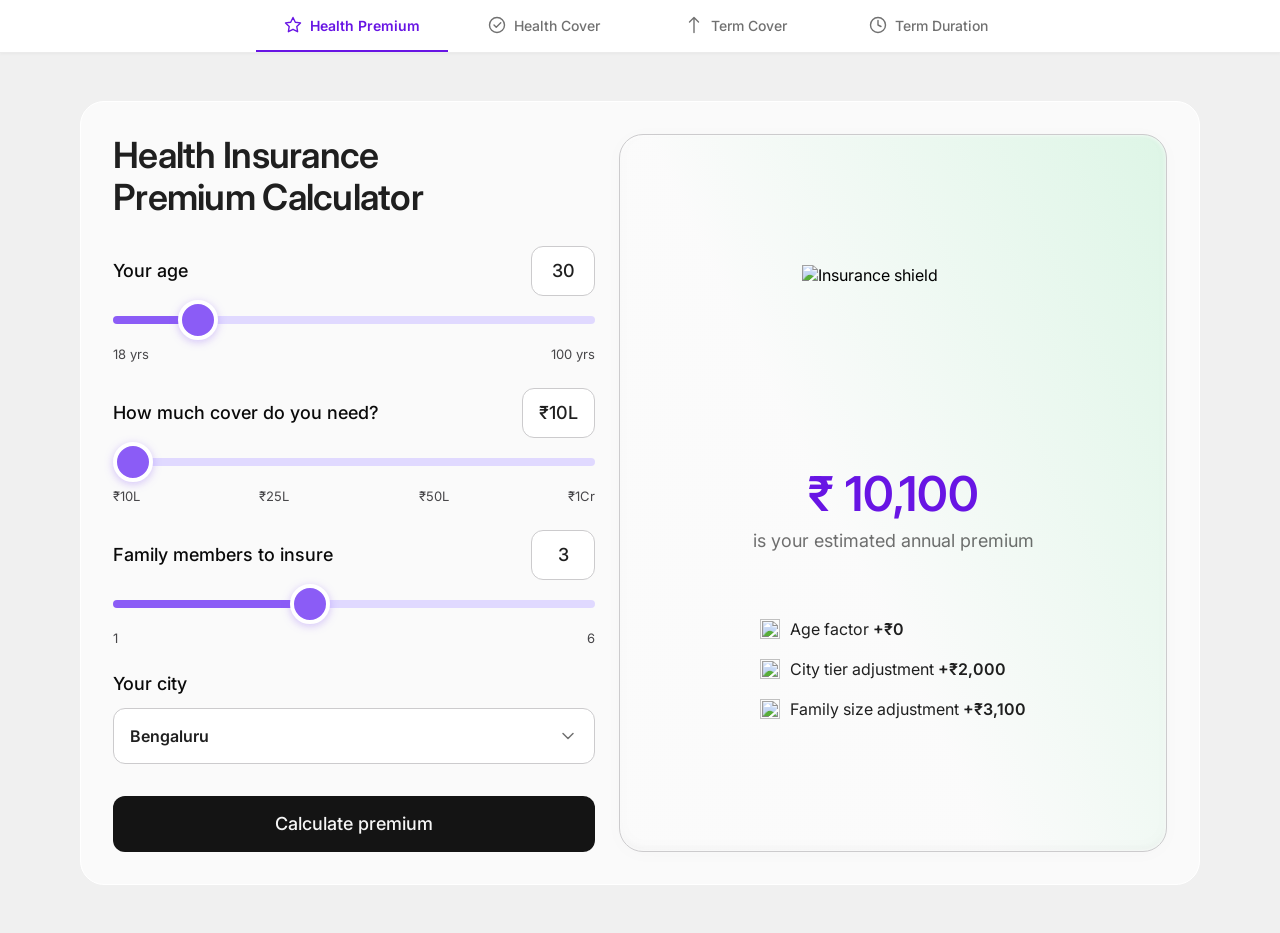
==== index.html @ 336223c5 "Update Calculator 1: stepped cover slider, remove gender and tobacco Co-authored-by: Cursor <cursora" ====
<!DOCTYPE html>
<html lang="en">
<head>
  <meta charset="UTF-8">
  <meta name="viewport" content="width=device-width, initial-scale=1.0">
  <title>Insurance Calculators | Find the Right Cover for You</title>
  <link rel="preconnect" href="https://fonts.googleapis.com">
  <link rel="preconnect" href="https://fonts.gstatic.com" crossorigin>
  <link href="https://fonts.googleapis.com/css2?family=Inter:wght@400;500;600;700&display=swap" rel="stylesheet">
  <link rel="stylesheet" href="fonts.css">
  <link rel="stylesheet" href="styles.css">
</head>
<body>

  <div class="tab-container">
    <nav class="tab-nav">
      <div class="tab-nav-inner">
        <button class="tab-btn active" data-tab="calc1">
          <svg width="18" height="18" viewBox="0 0 18 18" fill="none"><path d="M9 1.5L11.3 6.2L16.5 6.9L12.8 10.5L13.6 15.7L9 13.3L4.4 15.7L5.2 10.5L1.5 6.9L6.7 6.2L9 1.5Z" stroke="currentColor" stroke-width="1.4" stroke-linecap="round" stroke-linejoin="round"/></svg>
          <span>Health Premium</span>
        </button>
        <button class="tab-btn" data-tab="calc2">
          <svg width="18" height="18" viewBox="0 0 18 18" fill="none"><path d="M9 16.5C13.1421 16.5 16.5 13.1421 16.5 9C16.5 4.85786 13.1421 1.5 9 1.5C4.85786 1.5 1.5 4.85786 1.5 9C1.5 13.1421 4.85786 16.5 9 16.5Z" stroke="currentColor" stroke-width="1.4"/><path d="M6 9L8.25 11.25L12.75 6.75" stroke="currentColor" stroke-width="1.4" stroke-linecap="round" stroke-linejoin="round"/></svg>
          <span>Health Cover</span>
        </button>
        <button class="tab-btn" data-tab="calc3">
          <svg width="18" height="18" viewBox="0 0 18 18" fill="none"><path d="M9 1.5V16.5M9 1.5L4.5 6M9 1.5L13.5 6" stroke="currentColor" stroke-width="1.4" stroke-linecap="round" stroke-linejoin="round"/></svg>
          <span>Term Cover</span>
        </button>
        <button class="tab-btn" data-tab="calc4">
          <svg width="18" height="18" viewBox="0 0 18 18" fill="none"><circle cx="9" cy="9" r="7.5" stroke="currentColor" stroke-width="1.4"/><path d="M9 4.5V9L12 10.5" stroke="currentColor" stroke-width="1.4" stroke-linecap="round" stroke-linejoin="round"/></svg>
          <span>Term Duration</span>
        </button>
      </div>
    </nav>

    <div class="tab-content">
  <!-- ========== CALCULATOR 1: Health Insurance Calculator ========== -->
  <section class="calculator-section active" id="calc1">
    <div class="calculator-wrapper">
      <div class="calculator-container">
        <div class="input-panel">
          <h1 class="calculator-title">Health Insurance<br>Premium Calculator</h1>

          <div class="slider-group">
            <div class="slider-header">
              <label class="slider-label">Your age</label>
              <div class="slider-value-box"><span id="c1-ageValue">30</span></div>
            </div>
            <div class="slider-track-wrapper">
              <input type="range" id="c1-ageSlider" min="18" max="100" value="30" class="custom-slider">
            </div>
            <div class="slider-range"><span>18 yrs</span><span>100 yrs</span></div>
          </div>

          <div class="slider-group">
            <div class="slider-header">
              <label class="slider-label">How much cover do you need?</label>
              <div class="slider-value-box"><span id="c1-coverValue">₹10L</span></div>
            </div>
            <div class="slider-track-wrapper">
              <input type="range" id="c1-coverSlider" min="0" max="3" value="0" step="1" class="custom-slider">
            </div>
            <div class="slider-steps">
              <span class="slider-step">₹10L</span>
              <span class="slider-step">₹25L</span>
              <span class="slider-step">₹50L</span>
              <span class="slider-step">₹1Cr</span>
            </div>
          </div>

          <div class="slider-group">
            <div class="slider-header">
              <label class="slider-label">Family members to insure</label>
              <div class="slider-value-box"><span id="c1-familyValue">3</span></div>
            </div>
            <div class="slider-track-wrapper">
              <input type="range" id="c1-familySlider" min="1" max="6" value="3" class="custom-slider">
            </div>
            <div class="slider-range"><span>1</span><span>6</span></div>
          </div>

          <div class="option-group">
            <label class="option-label">Your city</label>
            <div class="searchable-select" id="c1-citySelect" data-value="bengaluru">
              <div class="searchable-select-trigger">
                <span class="searchable-select-text">Bengaluru</span>
                <svg class="select-chevron" width="20" height="20" viewBox="0 0 20 20" fill="none"><path d="M5 7.5L10 12.5L15 7.5" stroke="currentColor" stroke-width="1.5" stroke-linecap="round" stroke-linejoin="round"/></svg>
              </div>
              <div class="searchable-select-dropdown">
                <div class="searchable-select-search">
                  <svg width="16" height="16" viewBox="0 0 16 16" fill="none"><circle cx="7" cy="7" r="5.5" stroke="currentColor" stroke-width="1.5"/><path d="M11 11L14 14" stroke="currentColor" stroke-width="1.5" stroke-linecap="round"/></svg>
                  <input type="text" placeholder="Search city..." class="searchable-select-input">
                </div>
                <ul class="searchable-select-options">
                  <li data-value="bengaluru">Bengaluru</li>
                  <li data-value="mumbai">Mumbai</li>
                  <li data-value="delhi">Delhi</li>
                  <li data-value="chennai">Chennai</li>
                  <li data-value="hyderabad">Hyderabad</li>
                  <li data-value="kolkata">Kolkata</li>
                  <li data-value="pune">Pune</li>
                  <li data-value="ahmedabad">Ahmedabad</li>
                  <li data-value="jaipur">Jaipur</li>
                  <li data-value="other">Other</li>
                </ul>
                <p class="searchable-select-no-results">No cities found</p>
              </div>
            </div>
          </div>

          <button class="cta-button" data-calc="c1">Calculate premium</button>
        </div>

        <div class="results-panel">
          <div class="results-content">
            <div class="shield-icon">
              <img src="Porting.svg" alt="Insurance shield" width="182" height="182">
            </div>
            <div class="premium-display">
              <p class="premium-amount" id="c1-premiumAmount">₹ 13,700</p>
              <p class="premium-subtitle">is your estimated annual premium</p>
            </div>
            <img class="results-divider" src="divider.svg" alt="">
            <div class="breakdown-list">
              <div class="breakdown-item">
                <img class="breakdown-star" src="star.svg" alt="" width="20" height="20">
                <span class="breakdown-text">Age factor <strong id="c1-ageImpact">+₹2,400</strong></span>
              </div>
              <div class="breakdown-item">
                <img class="breakdown-star" src="star.svg" alt="" width="20" height="20">
                <span class="breakdown-text">City tier adjustment <strong id="c1-cityImpact">+₹1,200</strong></span>
              </div>
              <div class="breakdown-item">
                <img class="breakdown-star" src="star.svg" alt="" width="20" height="20">
                <span class="breakdown-text">Family size adjustment <strong id="c1-familyImpact">+₹3,100</strong></span>
              </div>
            </div>
          </div>
        </div>
      </div>
    </div>
  </section>

  <!-- ========== CALCULATOR 2: Health Cover Recommendation ========== -->
  <section class="calculator-section" id="calc2">
    <div class="calculator-wrapper">
      <div class="calculator-container">
        <div class="input-panel">
          <h1 class="calculator-title">Health Cover<br>Recommendation</h1>

          <div class="slider-group">
            <div class="slider-header">
              <label class="slider-label">Your age</label>
              <div class="slider-value-box"><span id="c2-ageValue">30</span></div>
            </div>
            <div class="slider-track-wrapper">
              <input type="range" id="c2-ageSlider" min="18" max="100" value="30" class="custom-slider">
            </div>
            <div class="slider-range"><span>18 yrs</span><span>100 yrs</span></div>
          </div>

          <div class="slider-group">
            <div class="slider-header">
              <label class="slider-label">Annual income</label>
              <div class="slider-value-box"><span id="c2-incomeValue">₹30L</span></div>
            </div>
            <div class="slider-track-wrapper">
              <input type="range" id="c2-incomeSlider" min="1" max="100" value="30" class="custom-slider">
            </div>
            <div class="slider-range"><span>₹1L</span><span>₹1Cr</span></div>
          </div>

          <div class="slider-group">
            <div class="slider-header">
              <label class="slider-label">Family members to cover</label>
              <div class="slider-value-box"><span id="c2-familyValue">2</span></div>
            </div>
            <div class="slider-track-wrapper">
              <input type="range" id="c2-familySlider" min="1" max="6" value="2" class="custom-slider">
            </div>
            <div class="slider-range"><span>1</span><span>6</span></div>
          </div>

          <div class="slider-group">
            <div class="slider-header">
              <label class="slider-label">Current health cover</label>
              <div class="slider-value-box"><span id="c2-existingValue">₹30L</span></div>
            </div>
            <div class="slider-track-wrapper">
              <input type="range" id="c2-existingSlider" min="0" max="100" value="30" class="custom-slider">
            </div>
            <div class="slider-range"><span>₹0</span><span>₹1Cr</span></div>
          </div>

          <div class="slider-group">
            <div class="slider-header">
              <label class="slider-label">Employer-provided cover</label>
              <div class="slider-value-box"><span id="c2-companyValue">₹5L</span></div>
            </div>
            <div class="slider-track-wrapper">
              <input type="range" id="c2-companySlider" min="0" max="100" value="5" class="custom-slider">
            </div>
            <div class="slider-range"><span>₹0</span><span>₹1Cr</span></div>
          </div>

          <div class="option-group">
            <label class="option-label">Your city</label>
            <div class="searchable-select" id="c2-citySelect" data-value="bengaluru">
              <div class="searchable-select-trigger">
                <span class="searchable-select-text">Bengaluru</span>
                <svg class="select-chevron" width="20" height="20" viewBox="0 0 20 20" fill="none"><path d="M5 7.5L10 12.5L15 7.5" stroke="currentColor" stroke-width="1.5" stroke-linecap="round" stroke-linejoin="round"/></svg>
              </div>
              <div class="searchable-select-dropdown">
                <div class="searchable-select-search">
                  <svg width="16" height="16" viewBox="0 0 16 16" fill="none"><circle cx="7" cy="7" r="5.5" stroke="currentColor" stroke-width="1.5"/><path d="M11 11L14 14" stroke="currentColor" stroke-width="1.5" stroke-linecap="round"/></svg>
                  <input type="text" placeholder="Search city..." class="searchable-select-input">
                </div>
                <ul class="searchable-select-options">
                  <li data-value="bengaluru">Bengaluru</li>
                  <li data-value="mumbai">Mumbai</li>
                  <li data-value="delhi">Delhi</li>
                  <li data-value="chennai">Chennai</li>
                  <li data-value="hyderabad">Hyderabad</li>
                  <li data-value="kolkata">Kolkata</li>
                  <li data-value="pune">Pune</li>
                  <li data-value="ahmedabad">Ahmedabad</li>
                  <li data-value="jaipur">Jaipur</li>
                  <li data-value="other">Other</li>
                </ul>
                <p class="searchable-select-no-results">No cities found</p>
              </div>
            </div>
          </div>

          <button class="cta-button" data-calc="c2">Get recommendation</button>
        </div>

        <div class="results-panel">
          <div class="results-content">
            <div class="shield-icon">
              <img src="Porting.svg" alt="Insurance shield" width="182" height="182">
            </div>
            <div class="premium-display">
              <p class="premium-amount" id="c2-premiumAmount">₹ 13,700</p>
              <p class="premium-subtitle">is your estimated annual premium</p>
            </div>
            <img class="results-divider" src="divider.svg" alt="">
            <div class="breakdown-list">
              <div class="breakdown-item">
                <img class="breakdown-star" src="star.svg" alt="" width="20" height="20">
                <span class="breakdown-text">Age factor <strong id="c2-ageImpact">+₹2,400</strong></span>
              </div>
              <div class="breakdown-item">
                <img class="breakdown-star" src="star.svg" alt="" width="20" height="20">
                <span class="breakdown-text">City tier adjustment <strong id="c2-cityImpact">+₹1,200</strong></span>
              </div>
              <div class="breakdown-item">
                <img class="breakdown-star" src="star.svg" alt="" width="20" height="20">
                <span class="breakdown-text">Family size adjustment <strong id="c2-familyImpact">+₹3,100</strong></span>
              </div>
            </div>
          </div>
        </div>
      </div>
    </div>
  </section>

  <!-- ========== CALCULATOR 3: Term Cover Recommendation ========== -->
  <section class="calculator-section" id="calc3">
    <div class="calculator-wrapper">
      <div class="calculator-container">
        <div class="input-panel">
          <h1 class="calculator-title">Term Cover<br>Recommendation</h1>

          <div class="slider-group">
            <div class="slider-header">
              <label class="slider-label">Your age</label>
              <div class="slider-value-box"><span id="c3-ageValue">30</span></div>
            </div>
            <div class="slider-track-wrapper">
              <input type="range" id="c3-ageSlider" min="18" max="100" value="30" class="custom-slider">
            </div>
            <div class="slider-range"><span>18 yrs</span><span>100 yrs</span></div>
          </div>

          <div class="slider-group">
            <div class="slider-header">
              <label class="slider-label">Annual income</label>
              <div class="slider-value-box"><span id="c3-incomeValue">₹5L</span></div>
            </div>
            <div class="slider-track-wrapper">
              <input type="range" id="c3-incomeSlider" min="0" max="100" value="5" class="custom-slider">
            </div>
            <div class="slider-range"><span>₹0</span><span>₹1Cr</span></div>
          </div>

          <div class="slider-group">
            <div class="slider-header">
              <label class="slider-label">Monthly household expenses</label>
              <div class="slider-value-box"><span id="c3-expensesValue">₹10,000</span></div>
            </div>
            <div class="slider-track-wrapper">
              <input type="range" id="c3-expensesSlider" min="5000" max="100000" value="10000" step="1000" class="custom-slider">
            </div>
            <div class="slider-range"><span>₹5,000</span><span>₹1L</span></div>
          </div>

          <div class="slider-group">
            <div class="slider-header">
              <label class="slider-label">Number of dependents</label>
              <div class="slider-value-box"><span id="c3-dependentsValue">2</span></div>
            </div>
            <div class="slider-track-wrapper">
              <input type="range" id="c3-dependentsSlider" min="1" max="6" value="2" class="custom-slider">
            </div>
            <div class="slider-range"><span>1</span><span>6</span></div>
          </div>

          <div class="slider-group">
            <div class="slider-header">
              <label class="slider-label">Existing term cover</label>
              <div class="slider-value-box"><span id="c3-existingValue">₹30L</span></div>
            </div>
            <div class="slider-track-wrapper">
              <input type="range" id="c3-existingSlider" min="0" max="100" value="30" class="custom-slider">
            </div>
            <div class="slider-range"><span>₹0</span><span>₹1Cr</span></div>
          </div>

          <div class="slider-group">
            <div class="slider-header">
              <label class="slider-label">Outstanding liabilities/loans</label>
              <div class="slider-value-box"><span id="c3-liabilitiesValue">₹2L</span></div>
            </div>
            <div class="slider-track-wrapper">
              <input type="range" id="c3-liabilitiesSlider" min="0" max="100" value="2" class="custom-slider">
            </div>
            <div class="slider-range"><span>₹0</span><span>₹1Cr</span></div>
          </div>

          <div class="option-group">
            <label class="option-label">What are your financial goals?</label>
            <div class="toggle-buttons multi-select-grid">
              <button class="toggle-btn multi-btn active" data-calc="c3" data-group="goals" data-value="education">Education</button>
              <button class="toggle-btn multi-btn" data-calc="c3" data-group="goals" data-value="marriages">Marriages</button>
              <button class="toggle-btn multi-btn" data-calc="c3" data-group="goals" data-value="kids">Kids</button>
              <button class="toggle-btn multi-btn" data-calc="c3" data-group="goals" data-value="others">Others</button>
            </div>
          </div>

          <button class="cta-button" data-calc="c3">Calculate cover</button>
        </div>

        <div class="results-panel">
          <div class="results-content">
            <div class="shield-icon">
              <img src="Porting.svg" alt="Insurance shield" width="182" height="182">
            </div>
            <div class="premium-display">
              <p class="premium-amount" id="c3-premiumAmount">₹ 13,700</p>
              <p class="premium-subtitle">is your estimated annual premium</p>
            </div>
            <img class="results-divider" src="divider.svg" alt="">
            <div class="breakdown-list">
              <div class="breakdown-item">
                <img class="breakdown-star" src="star.svg" alt="" width="20" height="20">
                <span class="breakdown-text">Age factor <strong id="c3-ageImpact">+₹2,400</strong></span>
              </div>
              <div class="breakdown-item">
                <img class="breakdown-star" src="star.svg" alt="" width="20" height="20">
                <span class="breakdown-text">Cover amount adjustment <strong id="c3-cityImpact">+₹1,200</strong></span>
              </div>
              <div class="breakdown-item">
                <img class="breakdown-star" src="star.svg" alt="" width="20" height="20">
                <span class="breakdown-text">Dependent coverage <strong id="c3-familyImpact">+₹3,100</strong></span>
              </div>
              <div class="breakdown-item">
                <img class="breakdown-star" src="star.svg" alt="" width="20" height="20">
                <span class="breakdown-text" id="c3-smokerText">Liability adjustment <strong id="c3-smokerImpact">+₹400</strong></span>
              </div>
            </div>
          </div>
        </div>
      </div>
    </div>
  </section>

  <!-- ========== CALCULATOR 4: Term Duration Helper ========== -->
  <section class="calculator-section" id="calc4">
    <div class="calculator-wrapper">
      <div class="calculator-container">
        <div class="input-panel">
          <h1 class="calculator-title">Term Duration<br>Helper</h1>

          <div class="slider-group">
            <div class="slider-header">
              <label class="slider-label">Your age</label>
              <div class="slider-value-box"><span id="c4-ageValue">30</span></div>
            </div>
            <div class="slider-track-wrapper">
              <input type="range" id="c4-ageSlider" min="18" max="100" value="30" class="custom-slider">
            </div>
            <div class="slider-range"><span>18 yrs</span><span>100 yrs</span></div>
          </div>

          <div class="slider-group">
            <div class="slider-header">
              <label class="slider-label">Number of dependents</label>
              <div class="slider-value-box"><span id="c4-dependentsValue">2</span></div>
            </div>
            <div class="slider-track-wrapper">
              <input type="range" id="c4-dependentsSlider" min="1" max="6" value="2" class="custom-slider">
            </div>
            <div class="slider-range"><span>1</span><span>6</span></div>
          </div>

          <div class="slider-group">
            <div class="slider-header">
              <label class="slider-label">Outstanding liabilities/loans</label>
              <div class="slider-value-box"><span id="c4-liabilitiesValue">₹2L</span></div>
            </div>
            <div class="slider-track-wrapper">
              <input type="range" id="c4-liabilitiesSlider" min="0" max="100" value="2" class="custom-slider">
            </div>
            <div class="slider-range"><span>₹0</span><span>₹1Cr</span></div>
          </div>

          <div class="slider-group">
            <div class="slider-header">
              <label class="slider-label">Annual income</label>
              <div class="slider-value-box"><span id="c4-incomeValue">₹5L</span></div>
            </div>
            <div class="slider-track-wrapper">
              <input type="range" id="c4-incomeSlider" min="0" max="100" value="5" class="custom-slider">
            </div>
            <div class="slider-range"><span>₹0</span><span>₹1Cr</span></div>
          </div>

          <div class="slider-group">
            <div class="slider-header">
              <label class="slider-label">Monthly household expenses</label>
              <div class="slider-value-box"><span id="c4-expensesValue">₹10,000</span></div>
            </div>
            <div class="slider-track-wrapper">
              <input type="range" id="c4-expensesSlider" min="5000" max="100000" value="10000" step="1000" class="custom-slider">
            </div>
            <div class="slider-range"><span>₹5,000</span><span>₹1L</span></div>
          </div>

          <div class="slider-group">
            <div class="slider-header">
              <label class="slider-label">Planned retirement age</label>
              <div class="slider-value-box"><span id="c4-retireValue">55 yrs</span></div>
            </div>
            <div class="slider-track-wrapper">
              <input type="range" id="c4-retireSlider" min="40" max="60" value="55" class="custom-slider">
            </div>
            <div class="slider-range"><span>40 yrs</span><span>60 yrs</span></div>
          </div>

          <button class="cta-button" data-calc="c4">Calculate duration</button>
        </div>

        <div class="results-panel">
          <div class="results-content">
            <div class="shield-icon shield-icon-large">
              <img src="Porting.svg" alt="Insurance shield" width="182" height="182">
            </div>
            <div class="premium-display">
              <p class="premium-amount" id="c4-yearsAmount">25 years</p>
              <p class="premium-subtitle">is your recommended term insurance duration</p>
            </div>
            <img class="results-divider" src="divider.svg" alt="">
            <div class="breakdown-list breakdown-list-duration">
              <div class="breakdown-item">
                <img class="breakdown-star" src="star.svg" alt="" width="20" height="20">
                <span class="breakdown-text" id="c4-point1">Covers your earning years until retirement at <strong>55</strong></span>
              </div>
              <div class="breakdown-item">
                <img class="breakdown-star" src="star.svg" alt="" width="20" height="20">
                <span class="breakdown-text">Secures your dependents while they rely on your income</span>
              </div>
              <div class="breakdown-item">
                <img class="breakdown-star" src="star.svg" alt="" width="20" height="20">
                <span class="breakdown-text">Ensures all outstanding loans are settled within the cover period</span>
              </div>
            </div>
          </div>
        </div>
      </div>
    </div>
  </section>

    </div>
  </div>

  <script src="script.js"></script>
</body>
</html>
---- styles.css ----
/* Font Face - Euclid Circular B */
@font-face {
  font-family: 'Euclid Circular B';
  src: url('Font/EuclidCircularB-Light.ttf') format('truetype');
  font-weight: 300;
  font-style: normal;
}

@font-face {
  font-family: 'Euclid Circular B';
  src: url('Font/EuclidCircularB-LightItalic.ttf') format('truetype');
  font-weight: 300;
  font-style: italic;
}

@font-face {
  font-family: 'Euclid Circular B';
  src: url('Font/EuclidCircularB-Regular.ttf') format('truetype');
  font-weight: 400;
  font-style: normal;
}

@font-face {
  font-family: 'Euclid Circular B';
  src: url('Font/EuclidCircularB-RegularItalic.ttf') format('truetype');
  font-weight: 400;
  font-style: italic;
}

@font-face {
  font-family: 'Euclid Circular B';
  src: url('Font/EuclidCircularB-Medium.ttf') format('truetype');
  font-weight: 500;
  font-style: normal;
}

@font-face {
  font-family: 'Euclid Circular B';
  src: url('Font/EuclidCircularB-MediumItalic.ttf') format('truetype');
  font-weight: 500;
  font-style: italic;
}

@font-face {
  font-family: 'Euclid Circular B';
  src: url('Font/EuclidCircularB-Semibold.ttf') format('truetype');
  font-weight: 600;
  font-style: normal;
}

@font-face {
  font-family: 'Euclid Circular B';
  src: url('Font/EuclidCircularB-SemiboldItalic.ttf') format('truetype');
  font-weight: 600;
  font-style: italic;
}

@font-face {
  font-family: 'Euclid Circular B';
  src: url('Font/EuclidCircularB-Bold.ttf') format('truetype');
  font-weight: 700;
  font-style: normal;
}

@font-face {
  font-family: 'Euclid Circular B';
  src: url('Font/EuclidCircularB-BoldItalic.ttf') format('truetype');
  font-weight: 700;
  font-style: italic;
}

/* Reset & Base */
*,
*::before,
*::after {
  margin: 0;
  padding: 0;
  box-sizing: border-box;
}

:root {
  --primary-200: #8B5CF6;
  --primary-300: #6815E4;
  --primary-50: #E0D9FF;
  --surface-elevated: #FAFAFA;
  --surface-overlay: #FFFFFF;
  --surface-static: #141414;
  --border-secondary: #CCCBCD;
  --text-primary: rgba(0, 0, 0, 0.88);
  --text-secondary: rgba(0, 0, 0, 0.56);
  --text-on-dark: rgba(255, 255, 255, 0.96);
  --font-family: 'Euclid Circular B', 'Inter', sans-serif;
  --radius-xl: 12px;
  --radius-3xl: 20px;
  --radius-4xl: 24px;

  /* Spacing scale */
  --space-4: 4px;
  --space-8: 8px;
  --space-12: 12px;
  --space-16: 16px;
  --space-20: 20px;
  --space-24: 24px;
  --space-32: 32px;
  --space-40: 40px;
}

html {
  scroll-behavior: smooth;
}

body {
  font-family: var(--font-family);
  background: #f0f0f0;
  -webkit-font-smoothing: antialiased;
  -moz-osx-font-smoothing: grayscale;
}

/* ==========================================
   Tab Navigation
   ========================================== */

.tab-container {
  min-height: 100vh;
  display: flex;
  flex-direction: column;
}

.tab-nav {
  position: sticky;
  top: 0;
  z-index: 200;
  background: var(--surface-overlay);
  border-bottom: 1px solid rgba(0, 0, 0, 0.08);
  box-shadow: 0 1px 3px rgba(0, 0, 0, 0.04);
}

.tab-nav-inner {
  display: flex;
  max-width: 800px;
  margin: 0 auto;
  padding: 0 16px;
}

.tab-btn {
  flex: 1;
  display: flex;
  align-items: center;
  justify-content: center;
  gap: 8px;
  padding: 16px 12px;
  background: none;
  border: none;
  border-bottom: 2px solid transparent;
  font-family: var(--font-family);
  font-size: 14px;
  font-weight: 500;
  color: var(--text-secondary);
  cursor: pointer;
  transition: color 0.2s ease, border-color 0.2s ease;
  white-space: nowrap;
  -webkit-tap-highlight-color: transparent;
}

.tab-btn:hover {
  color: var(--text-primary);
}

.tab-btn.active {
  color: var(--primary-300);
  font-weight: 600;
  border-bottom-color: var(--primary-300);
}

.tab-btn svg {
  flex-shrink: 0;
}

.tab-content {
  flex: 1;
}

/* ==========================================
   Section Layout
   ========================================== */

.calculator-section {
  display: none;
  align-items: center;
  justify-content: center;
  min-height: calc(100vh - 55px);
  padding: 48px 24px;
}

.calculator-section.active {
  display: flex;
}

/* ==========================================
   Main Container
   ========================================== */

.calculator-wrapper {
  width: 100%;
  max-width: 1120px;
}

.calculator-container {
  display: flex;
  gap: var(--space-24);
  align-items: stretch;
  padding: var(--space-32);
  background: var(--surface-elevated);
  border: 1px solid white;
  border-radius: var(--radius-4xl);
  backdrop-filter: blur(24px);
}

/* ==========================================
   Left Panel — Inputs
   ========================================== */

.input-panel {
  flex: 1;
  display: flex;
  flex-direction: column;
  gap: var(--space-24);
  min-width: 0;
}

.calculator-title {
  font-size: 36px;
  font-weight: 600;
  line-height: 42px;
  color: var(--text-primary);
  letter-spacing: -0.02em;
  margin-bottom: var(--space-4);
}

/* ==========================================
   Slider Groups
   ========================================== */

.slider-group {
  display: flex;
  flex-direction: column;
}

.slider-header {
  display: flex;
  align-items: center;
  justify-content: space-between;
  gap: var(--space-16);
  min-height: 48px;
  margin-bottom: 4px;
}

.slider-label {
  font-size: 18px;
  font-weight: 500;
  line-height: 24px;
  color: #0A0A0A;
}

.slider-value-box {
  display: flex;
  align-items: center;
  justify-content: center;
  padding: 10px 16px;
  height: 50px;
  min-width: 64px;
  background: var(--surface-overlay);
  border: 1px solid var(--border-secondary);
  border-radius: var(--radius-xl);
  font-size: 18px;
  font-weight: 500;
  line-height: 24px;
  color: var(--text-primary);
  white-space: nowrap;
}

/* ==========================================
   Custom Range Slider
   ========================================== */

.slider-track-wrapper {
  padding: 16px 0 20px;
  display: flex;
  align-items: center;
}

.custom-slider {
  -webkit-appearance: none;
  appearance: none;
  width: 100%;
  height: 8px;
  border-radius: var(--radius-3xl);
  outline: none;
  cursor: pointer;
  background: linear-gradient(
    to right,
    var(--primary-200) 0%,
    var(--primary-200) var(--slider-progress, 15%),
    var(--primary-50) var(--slider-progress, 15%),
    var(--primary-50) 100%
  );
}

.custom-slider::-webkit-slider-thumb {
  -webkit-appearance: none;
  appearance: none;
  width: 40px;
  height: 40px;
  border-radius: 50%;
  background: var(--primary-200);
  cursor: pointer;
  border: 4px solid white;
  box-shadow: 0 2px 8px rgba(139, 92, 246, 0.35);
  transition: box-shadow 0.2s ease;
}

.custom-slider::-webkit-slider-thumb:hover {
  box-shadow: 0 2px 14px rgba(139, 92, 246, 0.5);
}

.custom-slider::-webkit-slider-thumb:active {
  box-shadow: 0 2px 18px rgba(139, 92, 246, 0.65);
}

.custom-slider::-moz-range-thumb {
  width: 40px;
  height: 40px;
  border-radius: 50%;
  background: var(--primary-200);
  cursor: pointer;
  border: 4px solid white;
  box-shadow: 0 2px 8px rgba(139, 92, 246, 0.35);
}

.custom-slider::-moz-range-track {
  height: 8px;
  border-radius: var(--radius-3xl);
  background: var(--primary-50);
}

.custom-slider::-moz-range-progress {
  height: 8px;
  border-radius: var(--radius-3xl);
  background: var(--primary-200);
}

.slider-range {
  display: flex;
  justify-content: space-between;
  font-size: 13px;
  font-weight: 400;
  line-height: 20px;
  color: #474649;
}

.slider-steps {
  display: flex;
}

.slider-step {
  flex: 1;
  font-family: var(--font-family);
  font-size: 13px;
  font-weight: 400;
  line-height: 20px;
  color: #474649;
  text-align: center;
}

.slider-step:first-child {
  text-align: left;
  flex: 0.5;
}

.slider-step:last-child {
  text-align: right;
  flex: 0.5;
}

/* ==========================================
   Option Groups (Gender, Tobacco, City)
   ========================================== */

.option-group {
  display: flex;
  flex-direction: column;
  gap: var(--space-12);
}

.option-label {
  font-size: 18px;
  font-weight: 500;
  line-height: 24px;
  color: #0A0A0A;
}

.toggle-buttons {
  display: flex;
  gap: var(--space-16);
}

.toggle-btn {
  flex: 1;
  height: 52px;
  display: flex;
  align-items: center;
  justify-content: center;
  background: var(--surface-overlay);
  border: 1px solid var(--border-secondary);
  border-radius: var(--radius-xl);
  font-family: var(--font-family);
  font-size: 14px;
  font-weight: 400;
  line-height: 20px;
  color: var(--text-primary);
  cursor: pointer;
  transition: all 0.2s ease;
}

.toggle-btn:hover {
  border-color: var(--primary-200);
  background: #faf8ff;
}

.toggle-btn.active {
  border-color: var(--primary-200);
  background: #F5F0FF;
  color: var(--primary-300);
  font-weight: 500;
  box-shadow: 0 0 0 1px var(--primary-200);
}

/* Multi-select grid (future goals) */
.multi-select-grid {
  display: grid;
  grid-template-columns: 1fr 1fr;
  gap: var(--space-12);
}

.multi-btn {
  height: 46px;
  font-size: 14px;
}

/* ==========================================
   Select / Dropdown
   ========================================== */

.searchable-select {
  position: relative;
  width: 100%;
  z-index: 10;
}

.searchable-select.open {
  z-index: 50;
}

.searchable-select-trigger {
  display: flex;
  align-items: center;
  gap: 12px;
  width: 100%;
  height: 56px;
  padding: 0 16px;
  background: var(--surface-overlay);
  border: 1px solid var(--border-secondary);
  border-radius: var(--radius-xl);
  cursor: pointer;
  transition: border-color 0.2s ease, box-shadow 0.2s ease;
  -webkit-tap-highlight-color: transparent;
}

.searchable-select-trigger:hover {
  border-color: var(--primary-200);
}

.searchable-select.open .searchable-select-trigger {
  border-color: var(--primary-200);
  box-shadow: 0 0 0 1px var(--primary-200);
  border-bottom-left-radius: 0;
  border-bottom-right-radius: 0;
}

.searchable-select-text {
  flex: 1;
  min-width: 0;
  font-family: var(--font-family);
  font-size: 16px;
  font-weight: 600;
  line-height: 56px;
  color: var(--text-primary);
  overflow: hidden;
  text-overflow: ellipsis;
  white-space: nowrap;
}

.searchable-select-trigger .select-chevron {
  flex-shrink: 0;
  display: block;
  width: 20px;
  height: 20px;
  color: var(--text-secondary);
  transition: transform 0.25s ease, color 0.2s ease;
}

.searchable-select.open .searchable-select-trigger .select-chevron {
  transform: rotate(180deg);
  color: var(--primary-300);
}

.searchable-select-dropdown {
  display: none;
  position: absolute;
  top: 100%;
  left: -1px;
  right: -1px;
  background: var(--surface-overlay);
  border: 1px solid var(--primary-200);
  border-top: 1px solid rgba(0, 0, 0, 0.06);
  border-bottom-left-radius: var(--radius-xl);
  border-bottom-right-radius: var(--radius-xl);
  box-shadow: 0 12px 32px rgba(0, 0, 0, 0.1), 0 2px 6px rgba(0, 0, 0, 0.06);
  z-index: 100;
  overflow: hidden;
}

.searchable-select.open .searchable-select-dropdown {
  display: block;
  animation: dropdownSlideIn 0.2s ease;
}

@keyframes dropdownSlideIn {
  from { opacity: 0; transform: translateY(-2px); }
  to { opacity: 1; transform: translateY(0); }
}

.searchable-select-search {
  display: flex;
  align-items: center;
  gap: 10px;
  padding: 12px 16px;
  border-bottom: 1px solid rgba(0, 0, 0, 0.06);
  background: var(--surface-elevated);
  color: var(--text-secondary);
}

.searchable-select-search svg {
  flex-shrink: 0;
  opacity: 0.5;
}

.searchable-select-input {
  flex: 1;
  border: none;
  outline: none;
  background: transparent;
  font-family: var(--font-family);
  font-size: 14px;
  font-weight: 500;
  line-height: 20px;
  color: var(--text-primary);
}

.searchable-select-input::placeholder {
  color: var(--text-secondary);
  font-weight: 400;
}

.searchable-select-options {
  list-style: none;
  margin: 0;
  padding: 4px 0;
  max-height: 220px;
  overflow-y: auto;
}

.searchable-select-options li {
  display: flex;
  align-items: center;
  padding: 12px 16px;
  font-family: var(--font-family);
  font-size: 15px;
  font-weight: 500;
  color: var(--text-primary);
  cursor: pointer;
  transition: background-color 0.12s ease, color 0.12s ease;
  position: relative;
  -webkit-tap-highlight-color: transparent;
}

.searchable-select-options li:hover {
  background-color: var(--primary-50);
}

.searchable-select-options li:active {
  background-color: var(--primary-50);
}

.searchable-select-options li.selected {
  color: var(--primary-300);
  font-weight: 600;
  background-color: rgba(139, 92, 246, 0.06);
}

.searchable-select-options li.selected::after {
  content: '';
  position: absolute;
  right: 16px;
  width: 16px;
  height: 16px;
  background-image: url("data:image/svg+xml,%3Csvg xmlns='http://www.w3.org/2000/svg' width='16' height='16' viewBox='0 0 16 16' fill='none'%3E%3Cpath d='M3.5 8.5L6.5 11.5L12.5 5' stroke='%236815E4' stroke-width='1.8' stroke-linecap='round' stroke-linejoin='round'/%3E%3C/svg%3E");
  background-repeat: no-repeat;
  background-position: center;
}

.searchable-select-options li.hidden {
  display: none;
}

.searchable-select-no-results {
  padding: 20px 16px;
  text-align: center;
  font-family: var(--font-family);
  font-size: 14px;
  color: var(--text-secondary);
  display: none;
}

.searchable-select-options::-webkit-scrollbar {
  width: 5px;
}

.searchable-select-options::-webkit-scrollbar-track {
  background: transparent;
  margin: 4px 0;
}

.searchable-select-options::-webkit-scrollbar-thumb {
  background: var(--border-secondary);
  border-radius: 10px;
}

/* ==========================================
   CTA Button
   ========================================== */

.cta-button {
  width: 100%;
  height: 56px;
  display: flex;
  align-items: center;
  justify-content: center;
  background: var(--surface-static);
  border: none;
  border-radius: var(--radius-xl);
  font-family: var(--font-family);
  font-size: 18px;
  font-weight: 500;
  line-height: 28px;
  color: var(--text-on-dark);
  cursor: pointer;
  margin-top: var(--space-8);
  transition: all 0.2s ease;
}

.cta-button:hover {
  background: #2a2a2a;
  transform: translateY(-1px);
  box-shadow: 0 4px 12px rgba(0, 0, 0, 0.15);
}

.cta-button:active {
  transform: translateY(0);
  box-shadow: none;
}

/* ==========================================
   Right Panel — Results
   ========================================== */

.results-panel {
  flex: 1;
  display: flex;
  flex-direction: column;
  align-items: center;
  justify-content: center;
  padding: var(--space-32);
  border: 1px solid var(--border-secondary);
  border-radius: var(--radius-4xl);
  background: linear-gradient(244deg, rgba(74, 222, 128, 0.16) 0%, rgba(255, 255, 255, 0.16) 58%);
  box-shadow:
    0px 2px 20px 0px rgba(0, 0, 0, 0.02),
    inset 0px 0px 4px 0px rgba(255, 255, 255, 0.88),
    inset 0px -4px 16px 0px rgba(0, 0, 0, 0.02),
    inset 0px -4px 4px 0px rgba(0, 0, 0, 0.02);
  min-width: 0;
}

.results-content {
  display: flex;
  flex-direction: column;
  align-items: center;
  width: 100%;
}

/* Shield Icon */
.shield-icon {
  display: flex;
  align-items: center;
  justify-content: center;
  margin-bottom: var(--space-20);
}

.shield-icon img {
  width: 182px;
  height: 182px;
  object-fit: contain;
}

.shield-icon-large img {
  width: 200px;
  height: 200px;
}

/* Premium Display */
.premium-display {
  display: flex;
  flex-direction: column;
  align-items: center;
  gap: var(--space-8);
  margin-bottom: var(--space-32);
}

.premium-amount {
  font-size: 48px;
  font-weight: 600;
  line-height: 54px;
  color: var(--primary-300);
  transition: all 0.3s ease;
}

.premium-amount.updating {
  transform: scale(1.05);
  opacity: 0.7;
}

.premium-subtitle {
  font-size: 18px;
  font-weight: 400;
  line-height: 24px;
  color: var(--text-secondary);
  text-align: center;
}

/* Divider */
.results-divider {
  display: block;
  width: 100%;
  max-width: 344px;
  height: auto;
  margin-bottom: var(--space-32);
}

/* Breakdown List */
.breakdown-list {
  display: flex;
  flex-direction: column;
  gap: var(--space-16);
  align-self: center;
}

.breakdown-list-duration {
  gap: var(--space-20);
}

.breakdown-item {
  display: flex;
  align-items: flex-start;
  gap: 10px;
}

.breakdown-star {
  flex-shrink: 0;
  width: 20px;
  height: 20px;
  margin-top: 2px;
  object-fit: contain;
}

.breakdown-text {
  font-size: 16px;
  font-weight: 400;
  line-height: 24px;
  color: var(--text-primary);
}

.breakdown-text strong {
  font-weight: 600;
}

/* ==========================================
   Responsive — Tablet
   ========================================== */

@media (max-width: 900px) {
  .calculator-section {
    padding: 24px 16px;
    min-height: auto;
    align-items: flex-start;
  }

  .tab-btn {
    padding: 14px 8px;
    font-size: 13px;
  }

  .calculator-container {
    flex-direction: column;
    padding: var(--space-24);
    gap: var(--space-24);
  }

  .results-panel {
    padding: var(--space-32) var(--space-24);
  }

  .calculator-title {
    font-size: 28px;
    line-height: 34px;
    margin-bottom: 0;
  }

  .premium-amount {
    font-size: 40px;
    line-height: 48px;
  }

  .slider-label {
    font-size: 16px;
  }

  .slider-value-box {
    height: 46px;
    font-size: 16px;
    min-width: 58px;
  }

  .searchable-select-options li {
    padding: 13px 16px;
    min-height: 46px;
  }
}

/* ==========================================
   Responsive — Mobile
   ========================================== */

@media (max-width: 480px) {
  .tab-btn span {
    display: none;
  }

  .tab-btn {
    padding: 14px 16px;
    gap: 0;
  }

  .tab-btn svg {
    width: 22px;
    height: 22px;
  }

  .calculator-section {
    padding: 16px 12px;
  }

  .calculator-container {
    padding: var(--space-16);
    gap: var(--space-16);
  }

  .input-panel {
    gap: var(--space-20);
  }

  .toggle-buttons {
    gap: var(--space-12);
  }

  .multi-select-grid {
    gap: var(--space-8);
  }

  .calculator-title {
    font-size: 24px;
    line-height: 30px;
  }

  .premium-amount {
    font-size: 32px;
    line-height: 40px;
  }

  .breakdown-text {
    font-size: 14px;
    line-height: 20px;
  }

  .results-divider {
    max-width: 100%;
  }

  .slider-label {
    font-size: 14px;
  }

  .slider-value-box {
    font-size: 14px;
    padding: 8px 12px;
    height: 42px;
    min-width: 50px;
  }

  .slider-range {
    font-size: 12px;
  }

  .slider-step {
    font-size: 11px;
  }

  .toggle-btn {
    height: 48px;
    font-size: 14px;
    min-width: 48px;
  }

  .multi-btn {
    height: 46px;
    min-width: 48px;
  }

  .searchable-select-trigger {
    height: 52px;
    padding: 0 14px;
  }

  .searchable-select-text {
    font-size: 15px;
    line-height: 52px;
  }

  .searchable-select-search {
    padding: 14px 14px;
  }

  .searchable-select-input {
    font-size: 16px;
  }

  .searchable-select-options li {
    padding: 14px 14px;
    font-size: 15px;
    min-height: 48px;
  }

  .searchable-select-options li.selected::after {
    right: 14px;
  }

  .cta-button {
    height: 52px;
    font-size: 16px;
  }

  .premium-subtitle {
    font-size: 15px;
  }

  .shield-icon img {
    width: 140px;
    height: 140px;
  }

  .shield-icon-large img {
    width: 150px;
    height: 150px;
  }

  .premium-display {
    margin-bottom: var(--space-24);
  }

  .results-divider {
    margin-bottom: var(--space-24);
  }
}
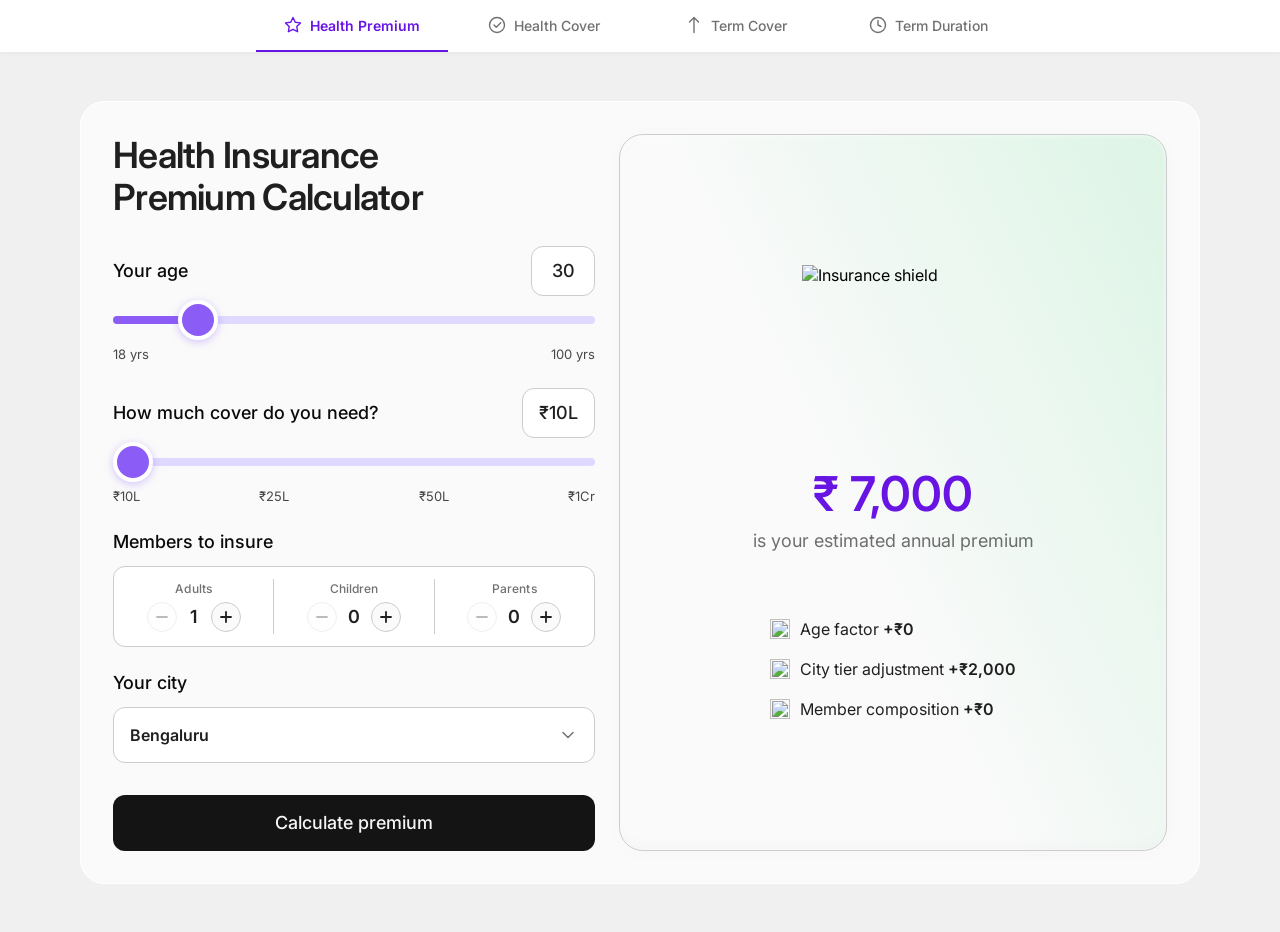
==== commit d5beeeb2: "Add member stepper (Adults/Children/Parents) with responsive fix Co-authored-by: Cursor <cursoragent" ====
--- a/index.html
+++ b/index.html
@@ -69,15 +69,48 @@
             </div>
           </div>
 
-          <div class="slider-group">
-            <div class="slider-header">
-              <label class="slider-label">Family members to insure</label>
-              <div class="slider-value-box"><span id="c1-familyValue">3</span></div>
-            </div>
-            <div class="slider-track-wrapper">
-              <input type="range" id="c1-familySlider" min="1" max="6" value="3" class="custom-slider">
-            </div>
-            <div class="slider-range"><span>1</span><span>6</span></div>
+          <div class="option-group">
+            <label class="option-label">Members to insure</label>
+            <div class="member-stepper-group">
+              <div class="member-stepper">
+                <span class="member-stepper-label">Adults</span>
+                <div class="member-stepper-controls">
+                  <button class="stepper-btn" id="c1-adults-dec" aria-label="Decrease adults">
+                    <svg width="16" height="16" viewBox="0 0 16 16" fill="none"><path d="M3 8H13" stroke="currentColor" stroke-width="1.8" stroke-linecap="round"/></svg>
+                  </button>
+                  <span class="stepper-value" id="c1-adults-val">1</span>
+                  <button class="stepper-btn" id="c1-adults-inc" aria-label="Increase adults">
+                    <svg width="16" height="16" viewBox="0 0 16 16" fill="none"><path d="M8 3V13M3 8H13" stroke="currentColor" stroke-width="1.8" stroke-linecap="round"/></svg>
+                  </button>
+                </div>
+              </div>
+              <div class="member-stepper-divider"></div>
+              <div class="member-stepper">
+                <span class="member-stepper-label">Children</span>
+                <div class="member-stepper-controls">
+                  <button class="stepper-btn" id="c1-children-dec" aria-label="Decrease children">
+                    <svg width="16" height="16" viewBox="0 0 16 16" fill="none"><path d="M3 8H13" stroke="currentColor" stroke-width="1.8" stroke-linecap="round"/></svg>
+                  </button>
+                  <span class="stepper-value" id="c1-children-val">0</span>
+                  <button class="stepper-btn" id="c1-children-inc" aria-label="Increase children">
+                    <svg width="16" height="16" viewBox="0 0 16 16" fill="none"><path d="M8 3V13M3 8H13" stroke="currentColor" stroke-width="1.8" stroke-linecap="round"/></svg>
+                  </button>
+                </div>
+              </div>
+              <div class="member-stepper-divider"></div>
+              <div class="member-stepper">
+                <span class="member-stepper-label">Parents</span>
+                <div class="member-stepper-controls">
+                  <button class="stepper-btn" id="c1-parents-dec" aria-label="Decrease parents">
+                    <svg width="16" height="16" viewBox="0 0 16 16" fill="none"><path d="M3 8H13" stroke="currentColor" stroke-width="1.8" stroke-linecap="round"/></svg>
+                  </button>
+                  <span class="stepper-value" id="c1-parents-val">0</span>
+                  <button class="stepper-btn" id="c1-parents-inc" aria-label="Increase parents">
+                    <svg width="16" height="16" viewBox="0 0 16 16" fill="none"><path d="M8 3V13M3 8H13" stroke="currentColor" stroke-width="1.8" stroke-linecap="round"/></svg>
+                  </button>
+                </div>
+              </div>
+            </div>
           </div>
 
           <div class="option-group">
@@ -133,7 +166,7 @@
               </div>
               <div class="breakdown-item">
                 <img class="breakdown-star" src="star.svg" alt="" width="20" height="20">
-                <span class="breakdown-text">Family size adjustment <strong id="c1-familyImpact">+₹3,100</strong></span>
+                <span class="breakdown-text">Member composition <strong id="c1-familyImpact">+₹0</strong></span>
               </div>
             </div>
           </div>
--- a/styles.css
+++ b/styles.css
@@ -383,7 +383,95 @@
 }
 
 /* ==========================================
-   Option Groups (Gender, Tobacco, City)
+   Member Stepper
+   ========================================== */
+
+.member-stepper-group {
+  display: flex;
+  align-items: stretch;
+  background: var(--surface-overlay);
+  border: 1px solid var(--border-secondary);
+  border-radius: var(--radius-xl);
+  overflow: hidden;
+}
+
+.member-stepper {
+  flex: 1;
+  min-width: 0;
+  display: flex;
+  flex-direction: column;
+  align-items: center;
+  gap: 6px;
+  padding: 14px 8px;
+}
+
+.member-stepper-divider {
+  width: 1px;
+  flex-shrink: 0;
+  background: var(--border-secondary);
+  margin: 12px 0;
+}
+
+.member-stepper-label {
+  font-family: var(--font-family);
+  font-size: 12px;
+  font-weight: 500;
+  color: var(--text-secondary);
+  letter-spacing: 0.01em;
+  white-space: nowrap;
+}
+
+.member-stepper-controls {
+  display: flex;
+  align-items: center;
+  gap: 8px;
+}
+
+.stepper-btn {
+  display: flex;
+  align-items: center;
+  justify-content: center;
+  width: 30px;
+  height: 30px;
+  border-radius: 50%;
+  border: 1.5px solid var(--border-secondary);
+  background: var(--surface-elevated);
+  color: var(--text-primary);
+  cursor: pointer;
+  transition: border-color 0.2s ease, background 0.2s ease, color 0.2s ease;
+  -webkit-tap-highlight-color: transparent;
+  flex-shrink: 0;
+}
+
+.stepper-btn:hover {
+  border-color: var(--primary-200);
+  color: var(--primary-300);
+  background: var(--primary-50);
+}
+
+.stepper-btn:active {
+  background: var(--primary-50);
+  border-color: var(--primary-300);
+}
+
+.stepper-btn:disabled {
+  opacity: 0.3;
+  cursor: not-allowed;
+  pointer-events: none;
+}
+
+.stepper-value {
+  font-family: var(--font-family);
+  font-size: 18px;
+  font-weight: 600;
+  color: var(--text-primary);
+  min-width: 18px;
+  text-align: center;
+  line-height: 1;
+}
+
+/* ==========================================
+   Option Groups (City)
    ========================================== */
 
 .option-group {
@@ -941,6 +1029,34 @@
     min-width: 48px;
   }
 
+  .stepper-btn {
+    width: 28px;
+    height: 28px;
+  }
+
+  .stepper-btn svg {
+    width: 13px;
+    height: 13px;
+  }
+
+  .stepper-value {
+    font-size: 16px;
+    min-width: 14px;
+  }
+
+  .member-stepper-controls {
+    gap: 6px;
+  }
+
+  .member-stepper {
+    padding: 12px 6px;
+    gap: 6px;
+  }
+
+  .member-stepper-label {
+    font-size: 11px;
+  }
+
   .multi-btn {
     height: 46px;
     min-width: 48px;
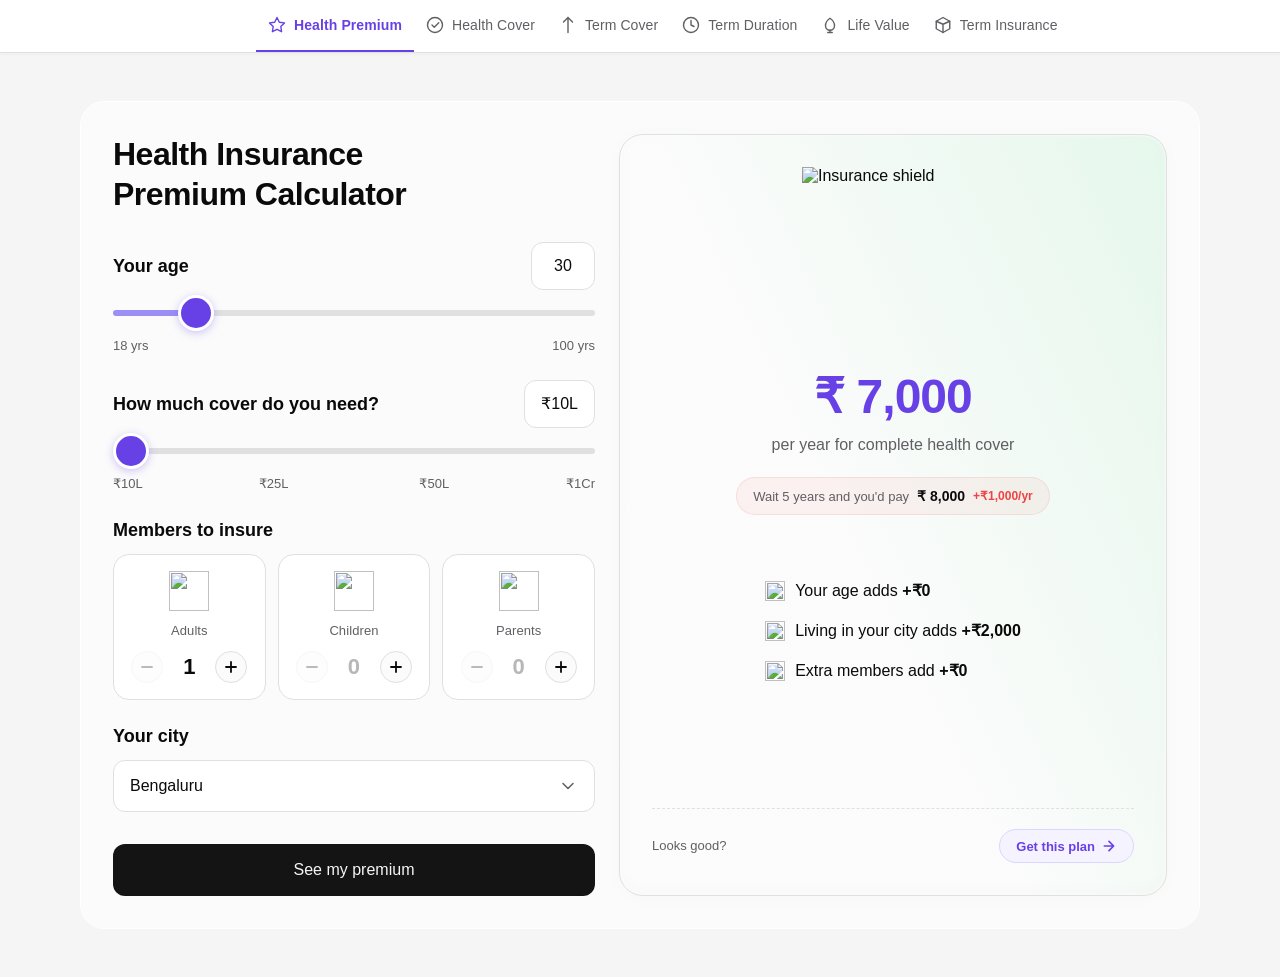
==== commit 1cb4e083: "v2: Replace WhatsApp capture with Buy CTA, rewrite all copy - Remove WhatsApp soft lead capture from" ====
--- a/index.html
+++ b/index.html
@@ -3,7 +3,7 @@
 <head>
   <meta charset="UTF-8">
   <meta name="viewport" content="width=device-width, initial-scale=1.0">
-  <title>Insurance Calculators | Find the Right Cover for You</title>
+  <title>Insurance Calculators | Find Your Perfect Plan in 30 Seconds</title>
   <link rel="preconnect" href="https://fonts.googleapis.com">
   <link rel="preconnect" href="https://fonts.gstatic.com" crossorigin>
   <link href="https://fonts.googleapis.com/css2?family=Inter:wght@400;500;600;700&display=swap" rel="stylesheet">
@@ -31,6 +31,14 @@
           <svg width="18" height="18" viewBox="0 0 18 18" fill="none"><circle cx="9" cy="9" r="7.5" stroke="currentColor" stroke-width="1.4"/><path d="M9 4.5V9L12 10.5" stroke="currentColor" stroke-width="1.4" stroke-linecap="round" stroke-linejoin="round"/></svg>
           <span>Term Duration</span>
         </button>
+        <button class="tab-btn" data-tab="calc5">
+          <svg width="18" height="18" viewBox="0 0 18 18" fill="none"><path d="M9 2.25C9 2.25 4.5 5.25 4.5 9.75C4.5 12.2625 6.5025 14.25 9 14.25C11.4975 14.25 13.5 12.2625 13.5 9.75C13.5 5.25 9 2.25 9 2.25Z" stroke="currentColor" stroke-width="1.4" stroke-linecap="round" stroke-linejoin="round"/><path d="M9 14.25V16.5M6.75 16.5H11.25" stroke="currentColor" stroke-width="1.4" stroke-linecap="round"/></svg>
+          <span>Life Value</span>
+        </button>
+        <button class="tab-btn" data-tab="calc6">
+          <svg width="18" height="18" viewBox="0 0 18 18" fill="none"><path d="M9 1.5L2.25 5.25V12.75L9 16.5L15.75 12.75V5.25L9 1.5Z" stroke="currentColor" stroke-width="1.4" stroke-linecap="round" stroke-linejoin="round"/><path d="M9 8.25V16.5M2.25 5.25L9 8.25M9 8.25L15.75 5.25" stroke="currentColor" stroke-width="1.4" stroke-linecap="round" stroke-linejoin="round"/></svg>
+          <span>Term Insurance</span>
+        </button>
       </div>
     </nav>
 
@@ -73,41 +81,30 @@
             <label class="option-label">Members to insure</label>
             <div class="member-stepper-group">
               <div class="member-stepper">
+                <img class="member-stepper-icon" src="icons/Adult.svg" alt="" width="40" height="40">
                 <span class="member-stepper-label">Adults</span>
                 <div class="member-stepper-controls">
-                  <button class="stepper-btn" id="c1-adults-dec" aria-label="Decrease adults">
-                    <svg width="16" height="16" viewBox="0 0 16 16" fill="none"><path d="M3 8H13" stroke="currentColor" stroke-width="1.8" stroke-linecap="round"/></svg>
-                  </button>
-                  <span class="stepper-value" id="c1-adults-val">1</span>
-                  <button class="stepper-btn" id="c1-adults-inc" aria-label="Increase adults">
-                    <svg width="16" height="16" viewBox="0 0 16 16" fill="none"><path d="M8 3V13M3 8H13" stroke="currentColor" stroke-width="1.8" stroke-linecap="round"/></svg>
-                  </button>
+                  <button class="stepper-btn" id="c1-adults-dec" aria-label="Decrease adults"><svg width="16" height="16" viewBox="0 0 16 16" fill="none"><path d="M3 8H13" stroke="currentColor" stroke-width="1.8" stroke-linecap="round"/></svg></button>
+                  <span class="stepper-value" id="c1-adults-val" data-zero="false">1</span>
+                  <button class="stepper-btn" id="c1-adults-inc" aria-label="Increase adults"><svg width="16" height="16" viewBox="0 0 16 16" fill="none"><path d="M8 3V13M3 8H13" stroke="currentColor" stroke-width="1.8" stroke-linecap="round"/></svg></button>
                 </div>
               </div>
-              <div class="member-stepper-divider"></div>
               <div class="member-stepper">
+                <img class="member-stepper-icon" src="icons/Child.svg" alt="" width="40" height="40">
                 <span class="member-stepper-label">Children</span>
                 <div class="member-stepper-controls">
-                  <button class="stepper-btn" id="c1-children-dec" aria-label="Decrease children">
-                    <svg width="16" height="16" viewBox="0 0 16 16" fill="none"><path d="M3 8H13" stroke="currentColor" stroke-width="1.8" stroke-linecap="round"/></svg>
-                  </button>
-                  <span class="stepper-value" id="c1-children-val">0</span>
-                  <button class="stepper-btn" id="c1-children-inc" aria-label="Increase children">
-                    <svg width="16" height="16" viewBox="0 0 16 16" fill="none"><path d="M8 3V13M3 8H13" stroke="currentColor" stroke-width="1.8" stroke-linecap="round"/></svg>
-                  </button>
+                  <button class="stepper-btn" id="c1-children-dec" aria-label="Decrease children"><svg width="16" height="16" viewBox="0 0 16 16" fill="none"><path d="M3 8H13" stroke="currentColor" stroke-width="1.8" stroke-linecap="round"/></svg></button>
+                  <span class="stepper-value" id="c1-children-val" data-zero="true">0</span>
+                  <button class="stepper-btn" id="c1-children-inc" aria-label="Increase children"><svg width="16" height="16" viewBox="0 0 16 16" fill="none"><path d="M8 3V13M3 8H13" stroke="currentColor" stroke-width="1.8" stroke-linecap="round"/></svg></button>
                 </div>
               </div>
-              <div class="member-stepper-divider"></div>
               <div class="member-stepper">
+                <img class="member-stepper-icon" src="icons/Parennt.svg" alt="" width="40" height="40">
                 <span class="member-stepper-label">Parents</span>
                 <div class="member-stepper-controls">
-                  <button class="stepper-btn" id="c1-parents-dec" aria-label="Decrease parents">
-                    <svg width="16" height="16" viewBox="0 0 16 16" fill="none"><path d="M3 8H13" stroke="currentColor" stroke-width="1.8" stroke-linecap="round"/></svg>
-                  </button>
-                  <span class="stepper-value" id="c1-parents-val">0</span>
-                  <button class="stepper-btn" id="c1-parents-inc" aria-label="Increase parents">
-                    <svg width="16" height="16" viewBox="0 0 16 16" fill="none"><path d="M8 3V13M3 8H13" stroke="currentColor" stroke-width="1.8" stroke-linecap="round"/></svg>
-                  </button>
+                  <button class="stepper-btn" id="c1-parents-dec" aria-label="Decrease parents"><svg width="16" height="16" viewBox="0 0 16 16" fill="none"><path d="M3 8H13" stroke="currentColor" stroke-width="1.8" stroke-linecap="round"/></svg></button>
+                  <span class="stepper-value" id="c1-parents-val" data-zero="true">0</span>
+                  <button class="stepper-btn" id="c1-parents-inc" aria-label="Increase parents"><svg width="16" height="16" viewBox="0 0 16 16" fill="none"><path d="M8 3V13M3 8H13" stroke="currentColor" stroke-width="1.8" stroke-linecap="round"/></svg></button>
                 </div>
               </div>
             </div>
@@ -142,7 +139,7 @@
             </div>
           </div>
 
-          <button class="cta-button" data-calc="c1">Calculate premium</button>
+          <button class="cta-button" data-calc="c1">See my premium</button>
         </div>
 
         <div class="results-panel">
@@ -152,24 +149,33 @@
             </div>
             <div class="premium-display">
               <p class="premium-amount" id="c1-premiumAmount">₹ 13,700</p>
-              <p class="premium-subtitle">is your estimated annual premium</p>
+              <p class="premium-subtitle">per year for complete health cover</p>
+              <div class="future-premium" id="c1-futurePremium">
+                <span class="future-premium-label">Wait 5 years and you'd pay</span>
+                <span class="future-premium-value" id="c1-futureValue">₹ 18,200</span>
+                <span class="future-premium-diff" id="c1-futureDiff">+₹4,500/yr</span>
+              </div>
             </div>
             <img class="results-divider" src="divider.svg" alt="">
             <div class="breakdown-list">
               <div class="breakdown-item">
                 <img class="breakdown-star" src="star.svg" alt="" width="20" height="20">
-                <span class="breakdown-text">Age factor <strong id="c1-ageImpact">+₹2,400</strong></span>
-              </div>
-              <div class="breakdown-item">
-                <img class="breakdown-star" src="star.svg" alt="" width="20" height="20">
-                <span class="breakdown-text">City tier adjustment <strong id="c1-cityImpact">+₹1,200</strong></span>
-              </div>
-              <div class="breakdown-item">
-                <img class="breakdown-star" src="star.svg" alt="" width="20" height="20">
-                <span class="breakdown-text">Member composition <strong id="c1-familyImpact">+₹0</strong></span>
-              </div>
-            </div>
-          </div>
+                <span class="breakdown-text">Your age adds <strong id="c1-ageImpact">+₹0</strong></span>
+              </div>
+              <div class="breakdown-item">
+                <img class="breakdown-star" src="star.svg" alt="" width="20" height="20">
+                <span class="breakdown-text">Living in your city adds <strong id="c1-cityImpact">+₹0</strong></span>
+              </div>
+              <div class="breakdown-item">
+                <img class="breakdown-star" src="star.svg" alt="" width="20" height="20">
+                <span class="breakdown-text">Extra members add <strong id="c1-familyImpact">+₹0</strong></span>
+              </div>
+            </div>
+          </div>
+          <a class="buy-cta" id="c1-buyCta" href="#" target="_blank" rel="noopener">
+            <span class="buy-cta-text">Looks good?</span>
+            <span class="buy-cta-action">Get this plan <svg width="16" height="16" viewBox="0 0 24 24" fill="none" stroke="currentColor" stroke-width="2.5" stroke-linecap="round" stroke-linejoin="round"><path d="M5 12h14M12 5l7 7-7 7"/></svg></span>
+          </a>
         </div>
       </div>
     </div>
@@ -266,7 +272,7 @@
             </div>
           </div>
 
-          <button class="cta-button" data-calc="c2">Get recommendation</button>
+          <button class="cta-button" data-calc="c2">Show my ideal cover</button>
         </div>
 
         <div class="results-panel">
@@ -276,24 +282,34 @@
             </div>
             <div class="premium-display">
               <p class="premium-amount" id="c2-premiumAmount">₹ 13,700</p>
-              <p class="premium-subtitle">is your estimated annual premium</p>
+              <p class="premium-subtitle">per year — tailored to your family</p>
+              <div class="future-premium" id="c2-futurePremium">
+                <span class="future-premium-label">Wait 5 years and you'd pay</span>
+                <span class="future-premium-value" id="c2-futureValue">₹ 18,200</span>
+                <span class="future-premium-diff" id="c2-futureDiff">+₹4,500/yr</span>
+              </div>
             </div>
             <img class="results-divider" src="divider.svg" alt="">
             <div class="breakdown-list">
               <div class="breakdown-item">
                 <img class="breakdown-star" src="star.svg" alt="" width="20" height="20">
-                <span class="breakdown-text">Age factor <strong id="c2-ageImpact">+₹2,400</strong></span>
-              </div>
-              <div class="breakdown-item">
-                <img class="breakdown-star" src="star.svg" alt="" width="20" height="20">
-                <span class="breakdown-text">City tier adjustment <strong id="c2-cityImpact">+₹1,200</strong></span>
-              </div>
-              <div class="breakdown-item">
-                <img class="breakdown-star" src="star.svg" alt="" width="20" height="20">
-                <span class="breakdown-text">Family size adjustment <strong id="c2-familyImpact">+₹3,100</strong></span>
-              </div>
-            </div>
-          </div>
+                <span class="breakdown-text">Your age adds <strong id="c2-ageImpact">+₹2,400</strong></span>
+              </div>
+              <div class="breakdown-item">
+                <img class="breakdown-star" src="star.svg" alt="" width="20" height="20">
+                <span class="breakdown-text">Your city tier adds <strong id="c2-cityImpact">+₹1,200</strong></span>
+              </div>
+              <div class="breakdown-item">
+                <img class="breakdown-star" src="star.svg" alt="" width="20" height="20">
+                <span class="breakdown-text">Covering your family adds <strong id="c2-familyImpact">+₹3,100</strong></span>
+              </div>
+            </div>
+
+          </div>
+          <a class="buy-cta" id="c2-buyCta" href="#" target="_blank" rel="noopener">
+            <span class="buy-cta-text">Looks good?</span>
+            <span class="buy-cta-action">Get this plan <svg width="16" height="16" viewBox="0 0 24 24" fill="none" stroke="currentColor" stroke-width="2.5" stroke-linecap="round" stroke-linejoin="round"><path d="M5 12h14M12 5l7 7-7 7"/></svg></span>
+          </a>
         </div>
       </div>
     </div>
@@ -373,7 +389,7 @@
           </div>
 
           <div class="option-group">
-            <label class="option-label">What are your financial goals?</label>
+            <label class="option-label">Select future goals</label>
             <div class="toggle-buttons multi-select-grid">
               <button class="toggle-btn multi-btn active" data-calc="c3" data-group="goals" data-value="education">Education</button>
               <button class="toggle-btn multi-btn" data-calc="c3" data-group="goals" data-value="marriages">Marriages</button>
@@ -382,7 +398,7 @@
             </div>
           </div>
 
-          <button class="cta-button" data-calc="c3">Calculate cover</button>
+          <button class="cta-button" data-calc="c3">Find my cover amount</button>
         </div>
 
         <div class="results-panel">
@@ -392,28 +408,38 @@
             </div>
             <div class="premium-display">
               <p class="premium-amount" id="c3-premiumAmount">₹ 13,700</p>
-              <p class="premium-subtitle">is your estimated annual premium</p>
+              <p class="premium-subtitle">per year to protect your family's future</p>
+              <div class="future-premium" id="c3-futurePremium">
+                <span class="future-premium-label">Wait 5 years and you'd pay</span>
+                <span class="future-premium-value" id="c3-futureValue">₹ 18,200</span>
+                <span class="future-premium-diff" id="c3-futureDiff">+₹4,500/yr</span>
+              </div>
             </div>
             <img class="results-divider" src="divider.svg" alt="">
             <div class="breakdown-list">
               <div class="breakdown-item">
                 <img class="breakdown-star" src="star.svg" alt="" width="20" height="20">
-                <span class="breakdown-text">Age factor <strong id="c3-ageImpact">+₹2,400</strong></span>
-              </div>
-              <div class="breakdown-item">
-                <img class="breakdown-star" src="star.svg" alt="" width="20" height="20">
-                <span class="breakdown-text">Cover amount adjustment <strong id="c3-cityImpact">+₹1,200</strong></span>
-              </div>
-              <div class="breakdown-item">
-                <img class="breakdown-star" src="star.svg" alt="" width="20" height="20">
-                <span class="breakdown-text">Dependent coverage <strong id="c3-familyImpact">+₹3,100</strong></span>
-              </div>
-              <div class="breakdown-item">
-                <img class="breakdown-star" src="star.svg" alt="" width="20" height="20">
-                <span class="breakdown-text" id="c3-smokerText">Liability adjustment <strong id="c3-smokerImpact">+₹400</strong></span>
-              </div>
-            </div>
-          </div>
+                <span class="breakdown-text">Your age adds <strong id="c3-ageImpact">+₹2,400</strong></span>
+              </div>
+              <div class="breakdown-item">
+                <img class="breakdown-star" src="star.svg" alt="" width="20" height="20">
+                <span class="breakdown-text">Higher cover adds <strong id="c3-cityImpact">+₹1,200</strong></span>
+              </div>
+              <div class="breakdown-item">
+                <img class="breakdown-star" src="star.svg" alt="" width="20" height="20">
+                <span class="breakdown-text">Protecting dependents adds <strong id="c3-familyImpact">+₹3,100</strong></span>
+              </div>
+              <div class="breakdown-item">
+                <img class="breakdown-star" src="star.svg" alt="" width="20" height="20">
+                <span class="breakdown-text" id="c3-smokerText">Loan cover adds <strong id="c3-smokerImpact">+₹400</strong></span>
+              </div>
+            </div>
+
+          </div>
+          <a class="buy-cta" id="c3-buyCta" href="#" target="_blank" rel="noopener">
+            <span class="buy-cta-text">Looks good?</span>
+            <span class="buy-cta-action">Get this plan <svg width="16" height="16" viewBox="0 0 24 24" fill="none" stroke="currentColor" stroke-width="2.5" stroke-linecap="round" stroke-linejoin="round"><path d="M5 12h14M12 5l7 7-7 7"/></svg></span>
+          </a>
         </div>
       </div>
     </div>
@@ -492,7 +518,7 @@
             <div class="slider-range"><span>40 yrs</span><span>60 yrs</span></div>
           </div>
 
-          <button class="cta-button" data-calc="c4">Calculate duration</button>
+          <button class="cta-button" data-calc="c4">Find my ideal term</button>
         </div>
 
         <div class="results-panel">
@@ -502,29 +528,227 @@
             </div>
             <div class="premium-display">
               <p class="premium-amount" id="c4-yearsAmount">25 years</p>
-              <p class="premium-subtitle">is your recommended term insurance duration</p>
+              <p class="premium-subtitle">is how long your family needs protection</p>
             </div>
             <img class="results-divider" src="divider.svg" alt="">
             <div class="breakdown-list breakdown-list-duration">
               <div class="breakdown-item">
                 <img class="breakdown-star" src="star.svg" alt="" width="20" height="20">
-                <span class="breakdown-text" id="c4-point1">Covers your earning years until retirement at <strong>55</strong></span>
-              </div>
-              <div class="breakdown-item">
-                <img class="breakdown-star" src="star.svg" alt="" width="20" height="20">
-                <span class="breakdown-text">Secures your dependents while they rely on your income</span>
-              </div>
-              <div class="breakdown-item">
-                <img class="breakdown-star" src="star.svg" alt="" width="20" height="20">
-                <span class="breakdown-text">Ensures all outstanding loans are settled within the cover period</span>
-              </div>
-            </div>
-          </div>
+                <span class="breakdown-text" id="c4-point1">Protects your income until you retire at <strong>55</strong></span>
+              </div>
+              <div class="breakdown-item">
+                <img class="breakdown-star" src="star.svg" alt="" width="20" height="20">
+                <span class="breakdown-text">Keeps your dependents financially secure</span>
+              </div>
+              <div class="breakdown-item">
+                <img class="breakdown-star" src="star.svg" alt="" width="20" height="20">
+                <span class="breakdown-text">Covers all loans and liabilities within the term</span>
+              </div>
+            </div>
+
+          </div>
+          <a class="buy-cta" id="c4-buyCta" href="#" target="_blank" rel="noopener">
+            <span class="buy-cta-text">Looks good?</span>
+            <span class="buy-cta-action">Get this plan <svg width="16" height="16" viewBox="0 0 24 24" fill="none" stroke="currentColor" stroke-width="2.5" stroke-linecap="round" stroke-linejoin="round"><path d="M5 12h14M12 5l7 7-7 7"/></svg></span>
+          </a>
         </div>
       </div>
     </div>
   </section>
 
+  <!-- ========== CALCULATOR 5: HLV (Human Life Value) Calculator ========== -->
+  <section class="calculator-section" id="calc5">
+    <div class="calculator-wrapper">
+      <div class="calculator-container">
+        <div class="input-panel">
+          <h1 class="calculator-title">Human Life Value<br>Calculator</h1>
+
+          <div class="slider-group">
+            <div class="slider-header">
+              <label class="slider-label">Your age</label>
+              <div class="slider-value-box"><span id="c5-ageValue">30</span></div>
+            </div>
+            <div class="slider-track-wrapper">
+              <input type="range" id="c5-ageSlider" min="18" max="65" value="30" class="custom-slider">
+            </div>
+            <div class="slider-range"><span>18 yrs</span><span>65 yrs</span></div>
+          </div>
+
+          <div class="slider-group">
+            <div class="slider-header">
+              <label class="slider-label">Annual income</label>
+              <div class="slider-value-box"><span id="c5-incomeValue">₹10L</span></div>
+            </div>
+            <div class="slider-track-wrapper">
+              <input type="range" id="c5-incomeSlider" min="1" max="200" value="10" class="custom-slider">
+            </div>
+            <div class="slider-range"><span>₹1L</span><span>₹2Cr</span></div>
+          </div>
+
+          <div class="slider-group">
+            <div class="slider-header">
+              <label class="slider-label">Annual expenses</label>
+              <div class="slider-value-box"><span id="c5-expensesValue">₹4L</span></div>
+            </div>
+            <div class="slider-track-wrapper">
+              <input type="range" id="c5-expensesSlider" min="1" max="200" value="4" class="custom-slider">
+            </div>
+            <div class="slider-range"><span>₹1L</span><span>₹2Cr</span></div>
+          </div>
+
+          <div class="slider-group">
+            <div class="slider-header">
+              <label class="slider-label">Planned retirement age</label>
+              <div class="slider-value-box"><span id="c5-retireValue">60 yrs</span></div>
+            </div>
+            <div class="slider-track-wrapper">
+              <input type="range" id="c5-retireSlider" min="40" max="70" value="60" step="1" class="custom-slider">
+            </div>
+            <div class="slider-range"><span>40 yrs</span><span>70 yrs</span></div>
+          </div>
+
+          <button class="cta-button" data-calc="c5">Calculate my life value</button>
+        </div>
+
+        <div class="results-panel">
+          <div class="results-content">
+            <div class="shield-icon">
+              <img src="Porting.svg" alt="Human life value calculator illustration" width="182" height="182">
+            </div>
+            <div class="premium-display">
+              <p class="premium-amount" id="c5-hlvAmount">₹ 1,20,00,000</p>
+              <p class="premium-subtitle">is what your family stands to lose</p>
+            </div>
+            <img class="results-divider" src="divider.svg" alt="">
+            <div class="breakdown-list">
+              <div class="breakdown-item">
+                <img class="breakdown-star" src="star.svg" alt="" width="20" height="20">
+                <span class="breakdown-text">Earning years left <strong id="c5-yearsLeft">30 yrs</strong></span>
+              </div>
+              <div class="breakdown-item">
+                <img class="breakdown-star" src="star.svg" alt="" width="20" height="20">
+                <span class="breakdown-text">Your family depends on <strong id="c5-netContrib">₹6L/yr</strong></span>
+              </div>
+              <div class="breakdown-item">
+                <img class="breakdown-star" src="star.svg" alt="" width="20" height="20">
+                <span class="breakdown-text">You need at least <strong id="c5-recommended">₹1.2Cr</strong></span>
+              </div>
+            </div>
+
+          </div>
+          <a class="buy-cta" id="c5-buyCta" href="#" target="_blank" rel="noopener">
+            <span class="buy-cta-text">Protect what matters</span>
+            <span class="buy-cta-action">Get covered now <svg width="16" height="16" viewBox="0 0 24 24" fill="none" stroke="currentColor" stroke-width="2.5" stroke-linecap="round" stroke-linejoin="round"><path d="M5 12h14M12 5l7 7-7 7"/></svg></span>
+          </a>
+        </div>
+      </div>
+    </div>
+  </section>
+
+  <!-- ========== CALCULATOR 6: Term Insurance Calculator ========== -->
+  <section class="calculator-section" id="calc6">
+    <div class="calculator-wrapper">
+      <div class="calculator-container">
+        <div class="input-panel">
+          <h1 class="calculator-title">Term Insurance<br>Calculator</h1>
+
+          <div class="slider-group">
+            <div class="slider-header">
+              <label class="slider-label">Your age</label>
+              <div class="slider-value-box"><span id="c6-ageValue">30</span></div>
+            </div>
+            <div class="slider-track-wrapper">
+              <input type="range" id="c6-ageSlider" min="18" max="65" value="30" class="custom-slider">
+            </div>
+            <div class="slider-range"><span>18 yrs</span><span>65 yrs</span></div>
+          </div>
+
+          <div class="slider-group">
+            <div class="slider-header">
+              <label class="slider-label">Cover amount</label>
+              <div class="slider-value-box"><span id="c6-coverValue">₹50L</span></div>
+            </div>
+            <div class="slider-track-wrapper">
+              <input type="range" id="c6-coverSlider" min="0" max="4" value="1" step="1" class="custom-slider">
+            </div>
+            <div class="slider-steps">
+              <span class="slider-step">₹25L</span>
+              <span class="slider-step">₹50L</span>
+              <span class="slider-step">₹75L</span>
+              <span class="slider-step">₹1Cr</span>
+              <span class="slider-step">₹2Cr</span>
+            </div>
+          </div>
+
+          <div class="slider-group">
+            <div class="slider-header">
+              <label class="slider-label">Policy term</label>
+              <div class="slider-value-box"><span id="c6-termValue">20 yrs</span></div>
+            </div>
+            <div class="slider-track-wrapper">
+              <input type="range" id="c6-termSlider" min="10" max="40" value="20" step="5" class="custom-slider">
+            </div>
+            <div class="slider-range"><span>10 yrs</span><span>40 yrs</span></div>
+          </div>
+
+          <div class="slider-group">
+            <div class="slider-header">
+              <label class="slider-label">Annual income</label>
+              <div class="slider-value-box"><span id="c6-incomeValue">₹10L</span></div>
+            </div>
+            <div class="slider-track-wrapper">
+              <input type="range" id="c6-incomeSlider" min="1" max="100" value="10" class="custom-slider">
+            </div>
+            <div class="slider-range"><span>₹1L</span><span>₹1Cr</span></div>
+          </div>
+
+          <button class="cta-button" data-calc="c6">See my premium</button>
+        </div>
+
+        <div class="results-panel">
+          <div class="results-content">
+            <div class="shield-icon">
+              <img src="Porting.svg" alt="Term insurance calculator" width="182" height="182">
+            </div>
+            <div class="premium-display">
+              <p class="premium-amount" id="c6-premiumAmount">₹ 7,000</p>
+              <p class="premium-subtitle">per year to secure your family</p>
+              <div class="future-premium" id="c6-futurePremium">
+                <span class="future-premium-label">Wait 5 years and you'd pay</span>
+                <span class="future-premium-value" id="c6-futureValue">₹ 11,200</span>
+                <span class="future-premium-diff" id="c6-futureDiff">+₹4,200/yr</span>
+              </div>
+            </div>
+            <img class="results-divider" src="divider.svg" alt="">
+            <div class="breakdown-list">
+              <div class="breakdown-item">
+                <img class="breakdown-star" src="star.svg" alt="" width="20" height="20">
+                <span class="breakdown-text">Your age adds <strong id="c6-ageImpact">+₹0</strong></span>
+              </div>
+              <div class="breakdown-item">
+                <img class="breakdown-star" src="star.svg" alt="" width="20" height="20">
+                <span class="breakdown-text">Cover level adds <strong id="c6-coverImpact">+₹0</strong></span>
+              </div>
+              <div class="breakdown-item">
+                <img class="breakdown-star" src="star.svg" alt="" width="20" height="20">
+                <span class="breakdown-text">Longer term adds <strong id="c6-termImpact">+₹0</strong></span>
+              </div>
+              <div class="breakdown-item">
+                <img class="breakdown-star" src="star.svg" alt="" width="20" height="20">
+                <span class="breakdown-text">Just <strong id="c6-affordability">0.7% of income</strong></span>
+              </div>
+            </div>
+
+          </div>
+          <a class="buy-cta" id="c6-buyCta" href="#" target="_blank" rel="noopener">
+            <span class="buy-cta-text">Looks good?</span>
+            <span class="buy-cta-action">Get this plan <svg width="16" height="16" viewBox="0 0 24 24" fill="none" stroke="currentColor" stroke-width="2.5" stroke-linecap="round" stroke-linejoin="round"><path d="M5 12h14M12 5l7 7-7 7"/></svg></span>
+          </a>
+        </div>
+      </div>
+    </div>
+  </section>
+
     </div>
   </div>
 
--- a/styles.css
+++ b/styles.css
@@ -1,75 +1,90 @@
-/* Font Face - Euclid Circular B */
-@font-face {
-  font-family: 'Euclid Circular B';
-  src: url('Font/EuclidCircularB-Light.ttf') format('truetype');
-  font-weight: 300;
-  font-style: normal;
-}
-
-@font-face {
-  font-family: 'Euclid Circular B';
-  src: url('Font/EuclidCircularB-LightItalic.ttf') format('truetype');
-  font-weight: 300;
-  font-style: italic;
-}
-
-@font-face {
-  font-family: 'Euclid Circular B';
-  src: url('Font/EuclidCircularB-Regular.ttf') format('truetype');
-  font-weight: 400;
-  font-style: normal;
-}
-
-@font-face {
-  font-family: 'Euclid Circular B';
-  src: url('Font/EuclidCircularB-RegularItalic.ttf') format('truetype');
-  font-weight: 400;
-  font-style: italic;
-}
-
-@font-face {
-  font-family: 'Euclid Circular B';
-  src: url('Font/EuclidCircularB-Medium.ttf') format('truetype');
-  font-weight: 500;
-  font-style: normal;
-}
-
-@font-face {
-  font-family: 'Euclid Circular B';
-  src: url('Font/EuclidCircularB-MediumItalic.ttf') format('truetype');
-  font-weight: 500;
-  font-style: italic;
-}
-
-@font-face {
-  font-family: 'Euclid Circular B';
-  src: url('Font/EuclidCircularB-Semibold.ttf') format('truetype');
-  font-weight: 600;
-  font-style: normal;
-}
-
-@font-face {
-  font-family: 'Euclid Circular B';
-  src: url('Font/EuclidCircularB-SemiboldItalic.ttf') format('truetype');
-  font-weight: 600;
-  font-style: italic;
-}
-
-@font-face {
-  font-family: 'Euclid Circular B';
-  src: url('Font/EuclidCircularB-Bold.ttf') format('truetype');
-  font-weight: 700;
-  font-style: normal;
-}
-
-@font-face {
-  font-family: 'Euclid Circular B';
-  src: url('Font/EuclidCircularB-BoldItalic.ttf') format('truetype');
-  font-weight: 700;
-  font-style: italic;
-}
-
-/* Reset & Base */
+/* ==========================================
+   ACKO Design Tokens — Primitives
+   ========================================== */
+
+:root {
+  /* Grey */
+  --grey-white: #FFFFFF;
+  --grey-50: #FBFBFB;
+  --grey-100: #F5F5F5;
+  --grey-150: #EBEBEB;
+  --grey-200: #E0E0E1;
+  --grey-250: #CCCCCD;
+  --grey-300: #B7B7B8;
+  --grey-350: #8F8E92;
+  --grey-400: #7A7B7D;
+  --grey-450: #605F63;
+  --grey-500: #474649;
+  --grey-550: #333333;
+  --grey-600: #242324;
+  --grey-700: #141414;
+  --grey-800: #0A0A0A;
+  --grey-black: #000000;
+
+  /* Purple — ACKO brand primary */
+  --purple-50: #F5F3FF;
+  --purple-100: #EAEAFD;
+  --purple-200: #D9D8FC;
+  --purple-300: #BDB8FA;
+  --purple-400: #9B8FF6;
+  --purple-500: #7A62F0;
+  --purple-600: #6841E6;
+  --purple-700: #582FD2;
+  --purple-800: #4E29BB;
+  --purple-900: #3E2290;
+
+  /* Green */
+  --green-50: #F0FDF4;
+  --green-400: #4ADE80;
+  --green-500: #22C55E;
+  --green-600: #16A34A;
+
+  /* Semantic tokens */
+  --color-bg-page:        var(--grey-100);
+  --color-bg-surface:     var(--grey-white);
+  --color-bg-elevated:    var(--grey-50);
+  --color-bg-overlay:     var(--grey-white);
+  --color-brand-primary:  var(--purple-600);
+  --color-brand-light:    var(--purple-50);
+  --color-brand-mid:      var(--purple-400);
+  --color-border-default: var(--grey-200);
+  --color-border-strong:  var(--grey-250);
+  --color-text-primary:   var(--grey-800);
+  --color-text-secondary: var(--grey-450);
+  --color-text-on-dark:   rgba(255, 255, 255, 0.96);
+  --color-text-brand:     var(--purple-600);
+
+  /* Spacing scale (ACKO base) */
+  --scale-4:  4px;
+  --scale-6:  6px;
+  --scale-8:  8px;
+  --scale-10: 10px;
+  --scale-12: 12px;
+  --scale-16: 16px;
+  --scale-20: 20px;
+  --scale-24: 24px;
+  --scale-28: 28px;
+  --scale-32: 32px;
+  --scale-40: 40px;
+  --scale-48: 48px;
+  --scale-64: 64px;
+
+  /* Typography */
+  --font-family: 'Euclid Circular B', -apple-system, BlinkMacSystemFont, sans-serif;
+
+  /* Border radius */
+  --radius-sm: 8px;
+  --radius-md: 12px;
+  --radius-lg: 16px;
+  --radius-xl: 20px;
+  --radius-2xl: 24px;
+  --radius-pill: 36px;
+}
+
+/* ==========================================
+   Reset & Base
+   ========================================== */
+
 *,
 *::before,
 *::after {
@@ -78,40 +93,14 @@
   box-sizing: border-box;
 }
 
-:root {
-  --primary-200: #8B5CF6;
-  --primary-300: #6815E4;
-  --primary-50: #E0D9FF;
-  --surface-elevated: #FAFAFA;
-  --surface-overlay: #FFFFFF;
-  --surface-static: #141414;
-  --border-secondary: #CCCBCD;
-  --text-primary: rgba(0, 0, 0, 0.88);
-  --text-secondary: rgba(0, 0, 0, 0.56);
-  --text-on-dark: rgba(255, 255, 255, 0.96);
-  --font-family: 'Euclid Circular B', 'Inter', sans-serif;
-  --radius-xl: 12px;
-  --radius-3xl: 20px;
-  --radius-4xl: 24px;
-
-  /* Spacing scale */
-  --space-4: 4px;
-  --space-8: 8px;
-  --space-12: 12px;
-  --space-16: 16px;
-  --space-20: 20px;
-  --space-24: 24px;
-  --space-32: 32px;
-  --space-40: 40px;
-}
-
 html {
   scroll-behavior: smooth;
 }
 
 body {
   font-family: var(--font-family);
-  background: #f0f0f0;
+  background: var(--color-bg-page);
+  color: var(--color-text-primary);
   -webkit-font-smoothing: antialiased;
   -moz-osx-font-smoothing: grayscale;
 }
@@ -130,16 +119,16 @@
   position: sticky;
   top: 0;
   z-index: 200;
-  background: var(--surface-overlay);
-  border-bottom: 1px solid rgba(0, 0, 0, 0.08);
-  box-shadow: 0 1px 3px rgba(0, 0, 0, 0.04);
+  background: var(--color-bg-overlay);
+  border-bottom: 1px solid var(--color-border-default);
+  box-shadow: 0 1px 4px rgba(0, 0, 0, 0.04);
 }
 
 .tab-nav-inner {
   display: flex;
   max-width: 800px;
   margin: 0 auto;
-  padding: 0 16px;
+  padding: 0 var(--scale-16);
 }
 
 .tab-btn {
@@ -147,15 +136,16 @@
   display: flex;
   align-items: center;
   justify-content: center;
-  gap: 8px;
-  padding: 16px 12px;
+  gap: var(--scale-8);
+  padding: var(--scale-16) var(--scale-12);
   background: none;
   border: none;
   border-bottom: 2px solid transparent;
   font-family: var(--font-family);
   font-size: 14px;
   font-weight: 500;
-  color: var(--text-secondary);
+  letter-spacing: 0.1px;
+  color: var(--color-text-secondary);
   cursor: pointer;
   transition: color 0.2s ease, border-color 0.2s ease;
   white-space: nowrap;
@@ -163,13 +153,13 @@
 }
 
 .tab-btn:hover {
-  color: var(--text-primary);
+  color: var(--color-text-primary);
 }
 
 .tab-btn.active {
-  color: var(--primary-300);
+  color: var(--color-brand-primary);
   font-weight: 600;
-  border-bottom-color: var(--primary-300);
+  border-bottom-color: var(--color-brand-primary);
 }
 
 .tab-btn svg {
@@ -189,7 +179,7 @@
   align-items: center;
   justify-content: center;
   min-height: calc(100vh - 55px);
-  padding: 48px 24px;
+  padding: var(--scale-48) var(--scale-24);
 }
 
 .calculator-section.active {
@@ -207,13 +197,12 @@
 
 .calculator-container {
   display: flex;
-  gap: var(--space-24);
+  gap: var(--scale-24);
   align-items: stretch;
-  padding: var(--space-32);
-  background: var(--surface-elevated);
-  border: 1px solid white;
-  border-radius: var(--radius-4xl);
-  backdrop-filter: blur(24px);
+  padding: var(--scale-32);
+  background: var(--color-bg-elevated);
+  border: 1px solid var(--grey-white);
+  border-radius: var(--radius-2xl);
 }
 
 /* ==========================================
@@ -224,17 +213,19 @@
   flex: 1;
   display: flex;
   flex-direction: column;
-  gap: var(--space-24);
+  gap: var(--scale-24);
   min-width: 0;
 }
 
+/* heading-xl: 32px/40px Semibold */
 .calculator-title {
-  font-size: 36px;
+  font-size: 32px;
   font-weight: 600;
-  line-height: 42px;
-  color: var(--text-primary);
-  letter-spacing: -0.02em;
-  margin-bottom: var(--space-4);
+  line-height: 40px;
+  letter-spacing: -0.5px;
+  color: var(--color-text-primary);
+  text-wrap: balance;
+  margin-bottom: var(--scale-4);
 }
 
 /* ==========================================
@@ -250,32 +241,33 @@
   display: flex;
   align-items: center;
   justify-content: space-between;
-  gap: var(--space-16);
+  gap: var(--scale-16);
   min-height: 48px;
-  margin-bottom: 4px;
-}
-
+  margin-bottom: var(--scale-4);
+}
+
+/* heading-sm: 18px/24px Semibold */
 .slider-label {
   font-size: 18px;
+  font-weight: 600;
+  line-height: 24px;
+  color: var(--color-text-primary);
+}
+
+.slider-value-box {
+  display: flex;
+  align-items: center;
+  justify-content: center;
+  padding: var(--scale-10) var(--scale-16);
+  height: 48px;
+  min-width: 64px;
+  background: var(--color-bg-overlay);
+  border: 1px solid var(--color-border-default);
+  border-radius: var(--radius-md);
+  font-size: 16px;
   font-weight: 500;
   line-height: 24px;
-  color: #0A0A0A;
-}
-
-.slider-value-box {
-  display: flex;
-  align-items: center;
-  justify-content: center;
-  padding: 10px 16px;
-  height: 50px;
-  min-width: 64px;
-  background: var(--surface-overlay);
-  border: 1px solid var(--border-secondary);
-  border-radius: var(--radius-xl);
-  font-size: 18px;
-  font-weight: 500;
-  line-height: 24px;
-  color: var(--text-primary);
+  color: var(--color-text-primary);
   white-space: nowrap;
 }
 
@@ -284,7 +276,7 @@
    ========================================== */
 
 .slider-track-wrapper {
-  padding: 16px 0 20px;
+  padding: var(--scale-16) 0 var(--scale-20);
   display: flex;
   align-items: center;
 }
@@ -293,69 +285,70 @@
   -webkit-appearance: none;
   appearance: none;
   width: 100%;
-  height: 8px;
-  border-radius: var(--radius-3xl);
+  height: 6px;
+  border-radius: var(--radius-pill);
   outline: none;
   cursor: pointer;
   background: linear-gradient(
     to right,
-    var(--primary-200) 0%,
-    var(--primary-200) var(--slider-progress, 15%),
-    var(--primary-50) var(--slider-progress, 15%),
-    var(--primary-50) 100%
+    var(--color-brand-mid) 0%,
+    var(--color-brand-mid) var(--slider-progress, 15%),
+    var(--color-border-default) var(--slider-progress, 15%),
+    var(--color-border-default) 100%
   );
 }
 
 .custom-slider::-webkit-slider-thumb {
   -webkit-appearance: none;
   appearance: none;
-  width: 40px;
-  height: 40px;
+  width: 36px;
+  height: 36px;
   border-radius: 50%;
-  background: var(--primary-200);
+  background: var(--color-brand-primary);
   cursor: pointer;
-  border: 4px solid white;
-  box-shadow: 0 2px 8px rgba(139, 92, 246, 0.35);
+  border: 3px solid var(--grey-white);
+  box-shadow: 0 2px 8px rgba(104, 65, 230, 0.3);
   transition: box-shadow 0.2s ease;
 }
 
 .custom-slider::-webkit-slider-thumb:hover {
-  box-shadow: 0 2px 14px rgba(139, 92, 246, 0.5);
+  box-shadow: 0 2px 14px rgba(104, 65, 230, 0.45);
 }
 
 .custom-slider::-webkit-slider-thumb:active {
-  box-shadow: 0 2px 18px rgba(139, 92, 246, 0.65);
+  box-shadow: 0 2px 18px rgba(104, 65, 230, 0.6);
 }
 
 .custom-slider::-moz-range-thumb {
-  width: 40px;
-  height: 40px;
+  width: 36px;
+  height: 36px;
   border-radius: 50%;
-  background: var(--primary-200);
+  background: var(--color-brand-primary);
   cursor: pointer;
-  border: 4px solid white;
-  box-shadow: 0 2px 8px rgba(139, 92, 246, 0.35);
+  border: 3px solid var(--grey-white);
+  box-shadow: 0 2px 8px rgba(104, 65, 230, 0.3);
 }
 
 .custom-slider::-moz-range-track {
-  height: 8px;
-  border-radius: var(--radius-3xl);
-  background: var(--primary-50);
+  height: 6px;
+  border-radius: var(--radius-pill);
+  background: var(--color-border-default);
 }
 
 .custom-slider::-moz-range-progress {
-  height: 8px;
-  border-radius: var(--radius-3xl);
-  background: var(--primary-200);
-}
-
+  height: 6px;
+  border-radius: var(--radius-pill);
+  background: var(--color-brand-mid);
+}
+
+/* label-lg: 14px/20px Medium */
 .slider-range {
   display: flex;
   justify-content: space-between;
   font-size: 13px;
   font-weight: 400;
   line-height: 20px;
-  color: #474649;
+  color: var(--color-text-secondary);
 }
 
 .slider-steps {
@@ -368,7 +361,7 @@
   font-size: 13px;
   font-weight: 400;
   line-height: 20px;
-  color: #474649;
+  color: var(--color-text-secondary);
   text-align: center;
 }
 
@@ -387,156 +380,205 @@
    ========================================== */
 
 .member-stepper-group {
-  display: flex;
-  align-items: stretch;
-  background: var(--surface-overlay);
-  border: 1px solid var(--border-secondary);
-  border-radius: var(--radius-xl);
-  overflow: hidden;
+  display: grid;
+  grid-template-columns: 1fr 1fr 1fr;
+  gap: var(--scale-12);
 }
 
 .member-stepper {
-  flex: 1;
-  min-width: 0;
   display: flex;
   flex-direction: column;
   align-items: center;
-  gap: 6px;
-  padding: 14px 8px;
+  gap: var(--scale-12);
+  padding: var(--scale-16) var(--scale-12);
+  background: var(--color-bg-overlay);
+  border: 1.5px solid var(--color-border-default);
+  border-radius: var(--radius-lg);
+  transition: border-color 0.2s ease, box-shadow 0.2s ease;
+}
+
+.member-stepper:not(:first-child):has(.stepper-value:not([data-zero="true"])) {
+  border-color: var(--color-brand-mid);
+  box-shadow: 0 0 0 3px var(--purple-100);
 }
 
 .member-stepper-divider {
-  width: 1px;
+  display: none;
+}
+
+.member-stepper-icon {
+  width: 40px;
+  height: 40px;
   flex-shrink: 0;
-  background: var(--border-secondary);
-  margin: 12px 0;
 }
 
 .member-stepper-label {
   font-family: var(--font-family);
-  font-size: 12px;
+  font-size: 13px;
   font-weight: 500;
-  color: var(--text-secondary);
-  letter-spacing: 0.01em;
+  line-height: 16px;
+  letter-spacing: 0.1px;
+  color: var(--color-text-secondary);
   white-space: nowrap;
 }
 
 .member-stepper-controls {
   display: flex;
   align-items: center;
-  gap: 8px;
+  gap: var(--scale-12);
 }
 
 .stepper-btn {
   display: flex;
   align-items: center;
   justify-content: center;
-  width: 30px;
-  height: 30px;
+  width: 32px;
+  height: 32px;
   border-radius: 50%;
-  border: 1.5px solid var(--border-secondary);
-  background: var(--surface-elevated);
-  color: var(--text-primary);
+  border: 1.5px solid var(--color-border-default);
+  background: var(--color-bg-elevated);
+  color: var(--color-text-primary);
   cursor: pointer;
-  transition: border-color 0.2s ease, background 0.2s ease, color 0.2s ease;
+  transition: border-color 0.2s ease, background 0.2s ease, color 0.2s ease, transform 0.1s ease;
   -webkit-tap-highlight-color: transparent;
   flex-shrink: 0;
 }
 
 .stepper-btn:hover {
-  border-color: var(--primary-200);
-  color: var(--primary-300);
-  background: var(--primary-50);
+  border-color: var(--color-brand-mid);
+  color: var(--color-brand-primary);
+  background: var(--purple-50);
 }
 
 .stepper-btn:active {
-  background: var(--primary-50);
-  border-color: var(--primary-300);
+  background: var(--purple-100);
+  border-color: var(--color-brand-primary);
+  transform: scale(0.92);
 }
 
 .stepper-btn:disabled {
-  opacity: 0.3;
+  opacity: 0.28;
   cursor: not-allowed;
   pointer-events: none;
 }
 
 .stepper-value {
   font-family: var(--font-family);
+  font-size: 22px;
+  font-weight: 700;
+  color: var(--color-text-primary);
+  min-width: 28px;
+  text-align: center;
+  line-height: 1;
+  transition: color 0.2s ease;
+}
+
+.stepper-value[data-zero="true"] {
+  color: var(--grey-300);
+}
+
+/* ==========================================
+   Option Groups
+   ========================================== */
+
+.option-group {
+  display: flex;
+  flex-direction: column;
+  gap: var(--scale-12);
+}
+
+/* heading-sm: 18px/24px Semibold */
+.option-label {
   font-size: 18px;
   font-weight: 600;
-  color: var(--text-primary);
-  min-width: 18px;
-  text-align: center;
-  line-height: 1;
-}
-
-/* ==========================================
-   Option Groups (City)
-   ========================================== */
-
-.option-group {
-  display: flex;
-  flex-direction: column;
-  gap: var(--space-12);
-}
-
-.option-label {
-  font-size: 18px;
-  font-weight: 500;
   line-height: 24px;
-  color: #0A0A0A;
+  color: var(--color-text-primary);
 }
 
 .toggle-buttons {
   display: flex;
-  gap: var(--space-16);
+  gap: var(--scale-16);
 }
 
 .toggle-btn {
   flex: 1;
-  height: 52px;
+  height: 48px;
   display: flex;
   align-items: center;
   justify-content: center;
-  background: var(--surface-overlay);
-  border: 1px solid var(--border-secondary);
-  border-radius: var(--radius-xl);
+  background: var(--color-bg-overlay);
+  border: 1px solid var(--color-border-default);
+  border-radius: var(--radius-md);
   font-family: var(--font-family);
   font-size: 14px;
   font-weight: 400;
   line-height: 20px;
-  color: var(--text-primary);
+  color: var(--color-text-primary);
   cursor: pointer;
   transition: all 0.2s ease;
 }
 
 .toggle-btn:hover {
-  border-color: var(--primary-200);
-  background: #faf8ff;
+  border-color: var(--color-brand-mid);
+  background: var(--purple-50);
 }
 
 .toggle-btn.active {
-  border-color: var(--primary-200);
-  background: #F5F0FF;
-  color: var(--primary-300);
+  border-color: var(--color-brand-mid);
+  background: var(--purple-50);
+  color: var(--color-brand-primary);
   font-weight: 500;
-  box-shadow: 0 0 0 1px var(--primary-200);
-}
-
-/* Multi-select grid (future goals) */
+  box-shadow: 0 0 0 1px var(--color-brand-mid);
+}
+
+
+
+/* Frequency toggle — wraps to 2×2 on narrow screens */
+.toggle-buttons.frequency-grid {
+  flex-wrap: wrap;
+}
+
+.toggle-buttons.frequency-grid .toggle-btn {
+  min-width: calc(50% - 8px);
+}
+
+/* Multi-select pill row */
 .multi-select-grid {
-  display: grid;
-  grid-template-columns: 1fr 1fr;
-  gap: var(--space-12);
+  display: flex;
+  flex-direction: row;
+  gap: var(--scale-8);
+  flex-wrap: wrap;
 }
 
 .multi-btn {
-  height: 46px;
-  font-size: 14px;
-}
-
-/* ==========================================
-   Select / Dropdown
+  flex: 1 0 0;
+  height: auto;
+  padding: var(--scale-10) var(--scale-16);
+  font-size: 16px;
+  font-weight: 400;
+  line-height: 24px;
+  border-radius: var(--radius-pill);
+  border: 1px solid rgba(10, 10, 10, 0.1);
+  background: var(--grey-white);
+  color: var(--color-text-primary);
+  box-shadow: none;
+}
+
+.multi-btn:hover {
+  border-color: rgba(10, 10, 10, 0.2);
+  background: var(--grey-50);
+}
+
+.multi-btn.active {
+  border-color: var(--color-brand-mid);
+  background: var(--purple-50);
+  color: var(--color-brand-primary);
+  font-weight: 500;
+  box-shadow: 0 0 0 1px var(--color-brand-mid);
+}
+
+/* ==========================================
+   Searchable Select / Dropdown
    ========================================== */
 
 .searchable-select {
@@ -552,37 +594,38 @@
 .searchable-select-trigger {
   display: flex;
   align-items: center;
-  gap: 12px;
+  gap: var(--scale-12);
   width: 100%;
-  height: 56px;
-  padding: 0 16px;
-  background: var(--surface-overlay);
-  border: 1px solid var(--border-secondary);
-  border-radius: var(--radius-xl);
+  height: 52px;
+  padding: 0 var(--scale-16);
+  background: var(--color-bg-overlay);
+  border: 1px solid var(--color-border-default);
+  border-radius: var(--radius-md);
   cursor: pointer;
   transition: border-color 0.2s ease, box-shadow 0.2s ease;
   -webkit-tap-highlight-color: transparent;
 }
 
 .searchable-select-trigger:hover {
-  border-color: var(--primary-200);
+  border-color: var(--color-brand-mid);
 }
 
 .searchable-select.open .searchable-select-trigger {
-  border-color: var(--primary-200);
-  box-shadow: 0 0 0 1px var(--primary-200);
+  border-color: var(--color-brand-mid);
+  box-shadow: 0 0 0 1px var(--color-brand-mid);
   border-bottom-left-radius: 0;
   border-bottom-right-radius: 0;
 }
 
+/* body-md: 16px/24px Medium */
 .searchable-select-text {
   flex: 1;
   min-width: 0;
   font-family: var(--font-family);
   font-size: 16px;
-  font-weight: 600;
-  line-height: 56px;
-  color: var(--text-primary);
+  font-weight: 500;
+  line-height: 52px;
+  color: var(--color-text-primary);
   overflow: hidden;
   text-overflow: ellipsis;
   white-space: nowrap;
@@ -593,13 +636,13 @@
   display: block;
   width: 20px;
   height: 20px;
-  color: var(--text-secondary);
+  color: var(--color-text-secondary);
   transition: transform 0.25s ease, color 0.2s ease;
 }
 
 .searchable-select.open .searchable-select-trigger .select-chevron {
   transform: rotate(180deg);
-  color: var(--primary-300);
+  color: var(--color-brand-primary);
 }
 
 .searchable-select-dropdown {
@@ -608,12 +651,12 @@
   top: 100%;
   left: -1px;
   right: -1px;
-  background: var(--surface-overlay);
-  border: 1px solid var(--primary-200);
-  border-top: 1px solid rgba(0, 0, 0, 0.06);
-  border-bottom-left-radius: var(--radius-xl);
-  border-bottom-right-radius: var(--radius-xl);
-  box-shadow: 0 12px 32px rgba(0, 0, 0, 0.1), 0 2px 6px rgba(0, 0, 0, 0.06);
+  background: var(--color-bg-overlay);
+  border: 1px solid var(--color-brand-mid);
+  border-top: 1px solid var(--color-border-default);
+  border-bottom-left-radius: var(--radius-md);
+  border-bottom-right-radius: var(--radius-md);
+  box-shadow: 0 12px 32px rgba(0, 0, 0, 0.08), 0 2px 6px rgba(0, 0, 0, 0.04);
   z-index: 100;
   overflow: hidden;
 }
@@ -625,17 +668,17 @@
 
 @keyframes dropdownSlideIn {
   from { opacity: 0; transform: translateY(-2px); }
-  to { opacity: 1; transform: translateY(0); }
+  to   { opacity: 1; transform: translateY(0); }
 }
 
 .searchable-select-search {
   display: flex;
   align-items: center;
-  gap: 10px;
-  padding: 12px 16px;
-  border-bottom: 1px solid rgba(0, 0, 0, 0.06);
-  background: var(--surface-elevated);
-  color: var(--text-secondary);
+  gap: var(--scale-10);
+  padding: var(--scale-12) var(--scale-16);
+  border-bottom: 1px solid var(--color-border-default);
+  background: var(--color-bg-elevated);
+  color: var(--color-text-secondary);
 }
 
 .searchable-select-search svg {
@@ -652,11 +695,11 @@
   font-size: 14px;
   font-weight: 500;
   line-height: 20px;
-  color: var(--text-primary);
+  color: var(--color-text-primary);
 }
 
 .searchable-select-input::placeholder {
-  color: var(--text-secondary);
+  color: var(--color-text-secondary);
   font-weight: 400;
 }
 
@@ -668,14 +711,15 @@
   overflow-y: auto;
 }
 
+/* body-sm: 14px/20px Regular → bump to body-md for options */
 .searchable-select-options li {
   display: flex;
   align-items: center;
-  padding: 12px 16px;
+  padding: var(--scale-12) var(--scale-16);
   font-family: var(--font-family);
   font-size: 15px;
-  font-weight: 500;
-  color: var(--text-primary);
+  font-weight: 400;
+  color: var(--color-text-primary);
   cursor: pointer;
   transition: background-color 0.12s ease, color 0.12s ease;
   position: relative;
@@ -683,26 +727,22 @@
 }
 
 .searchable-select-options li:hover {
-  background-color: var(--primary-50);
-}
-
-.searchable-select-options li:active {
-  background-color: var(--primary-50);
+  background-color: var(--purple-50);
 }
 
 .searchable-select-options li.selected {
-  color: var(--primary-300);
+  color: var(--color-brand-primary);
   font-weight: 600;
-  background-color: rgba(139, 92, 246, 0.06);
+  background-color: var(--purple-100);
 }
 
 .searchable-select-options li.selected::after {
   content: '';
   position: absolute;
-  right: 16px;
+  right: var(--scale-16);
   width: 16px;
   height: 16px;
-  background-image: url("data:image/svg+xml,%3Csvg xmlns='http://www.w3.org/2000/svg' width='16' height='16' viewBox='0 0 16 16' fill='none'%3E%3Cpath d='M3.5 8.5L6.5 11.5L12.5 5' stroke='%236815E4' stroke-width='1.8' stroke-linecap='round' stroke-linejoin='round'/%3E%3C/svg%3E");
+  background-image: url("data:image/svg+xml,%3Csvg xmlns='http://www.w3.org/2000/svg' width='16' height='16' viewBox='0 0 16 16' fill='none'%3E%3Cpath d='M3.5 8.5L6.5 11.5L12.5 5' stroke='%236841E6' stroke-width='1.8' stroke-linecap='round' stroke-linejoin='round'/%3E%3C/svg%3E");
   background-repeat: no-repeat;
   background-position: center;
 }
@@ -712,27 +752,17 @@
 }
 
 .searchable-select-no-results {
-  padding: 20px 16px;
+  padding: var(--scale-20) var(--scale-16);
   text-align: center;
   font-family: var(--font-family);
   font-size: 14px;
-  color: var(--text-secondary);
+  color: var(--color-text-secondary);
   display: none;
 }
 
-.searchable-select-options::-webkit-scrollbar {
-  width: 5px;
-}
-
-.searchable-select-options::-webkit-scrollbar-track {
-  background: transparent;
-  margin: 4px 0;
-}
-
-.searchable-select-options::-webkit-scrollbar-thumb {
-  background: var(--border-secondary);
-  border-radius: 10px;
-}
+.searchable-select-options::-webkit-scrollbar { width: 5px; }
+.searchable-select-options::-webkit-scrollbar-track { background: transparent; margin: 4px 0; }
+.searchable-select-options::-webkit-scrollbar-thumb { background: var(--color-border-default); border-radius: 10px; }
 
 /* ==========================================
    CTA Button
@@ -740,25 +770,26 @@
 
 .cta-button {
   width: 100%;
-  height: 56px;
+  height: 52px;
   display: flex;
   align-items: center;
   justify-content: center;
-  background: var(--surface-static);
+  background: var(--grey-700);
   border: none;
-  border-radius: var(--radius-xl);
-  font-family: var(--font-family);
-  font-size: 18px;
+  border-radius: var(--radius-md);
+  font-family: var(--font-family);
+  font-size: 16px;
   font-weight: 500;
-  line-height: 28px;
-  color: var(--text-on-dark);
+  line-height: 24px;
+  letter-spacing: 0;
+  color: var(--color-text-on-dark);
   cursor: pointer;
-  margin-top: var(--space-8);
+  margin-top: var(--scale-8);
   transition: all 0.2s ease;
 }
 
 .cta-button:hover {
-  background: #2a2a2a;
+  background: var(--grey-600);
   transform: translateY(-1px);
   box-shadow: 0 4px 12px rgba(0, 0, 0, 0.15);
 }
@@ -777,16 +808,15 @@
   display: flex;
   flex-direction: column;
   align-items: center;
-  justify-content: center;
-  padding: var(--space-32);
-  border: 1px solid var(--border-secondary);
-  border-radius: var(--radius-4xl);
-  background: linear-gradient(244deg, rgba(74, 222, 128, 0.16) 0%, rgba(255, 255, 255, 0.16) 58%);
+  justify-content: flex-start;
+  padding: var(--scale-32);
+  border: 1px solid var(--color-border-default);
+  border-radius: var(--radius-2xl);
+  background: linear-gradient(244deg, rgba(74, 222, 128, 0.12) 0%, rgba(255, 255, 255, 0.16) 58%);
   box-shadow:
     0px 2px 20px 0px rgba(0, 0, 0, 0.02),
     inset 0px 0px 4px 0px rgba(255, 255, 255, 0.88),
-    inset 0px -4px 16px 0px rgba(0, 0, 0, 0.02),
-    inset 0px -4px 4px 0px rgba(0, 0, 0, 0.02);
+    inset 0px -4px 16px 0px rgba(0, 0, 0, 0.02);
   min-width: 0;
 }
 
@@ -797,12 +827,11 @@
   width: 100%;
 }
 
-/* Shield Icon */
 .shield-icon {
   display: flex;
   align-items: center;
   justify-content: center;
-  margin-bottom: var(--space-20);
+  margin-bottom: var(--scale-20);
 }
 
 .shield-icon img {
@@ -816,61 +845,89 @@
   height: 200px;
 }
 
-/* Premium Display */
 .premium-display {
   display: flex;
   flex-direction: column;
   align-items: center;
-  gap: var(--space-8);
-  margin-bottom: var(--space-32);
-}
-
+  gap: var(--scale-8);
+  margin-bottom: var(--scale-32);
+}
+
+/* display-md: 48px/56px Bold */
 .premium-amount {
   font-size: 48px;
-  font-weight: 600;
-  line-height: 54px;
-  color: var(--primary-300);
-  transition: all 0.3s ease;
-}
-
-.premium-amount.updating {
-  transform: scale(1.05);
-  opacity: 0.7;
-}
-
+  font-weight: 700;
+  line-height: 56px;
+  letter-spacing: -1px;
+  color: var(--color-brand-primary);
+  font-variant-numeric: tabular-nums;
+}
+
+/* body-lg: 18px/28px Regular */
 .premium-subtitle {
-  font-size: 18px;
+  font-size: 16px;
   font-weight: 400;
   line-height: 24px;
-  color: var(--text-secondary);
+  color: var(--color-text-secondary);
   text-align: center;
 }
 
-/* Divider */
+/* Future premium projection */
+.future-premium {
+  display: flex;
+  align-items: center;
+  gap: var(--scale-8);
+  margin-top: var(--scale-12);
+  padding: var(--scale-10) var(--scale-16);
+  background: rgba(239, 68, 68, 0.06);
+  border: 1px solid rgba(239, 68, 68, 0.12);
+  border-radius: var(--radius-pill);
+}
+
+.future-premium-label {
+  font-family: var(--font-family);
+  font-size: 13px;
+  font-weight: 400;
+  color: var(--color-text-secondary);
+}
+
+.future-premium-value {
+  font-family: var(--font-family);
+  font-size: 14px;
+  font-weight: 700;
+  color: var(--color-text-primary);
+}
+
+.future-premium-diff {
+  font-family: var(--font-family);
+  font-size: 12px;
+  font-weight: 600;
+  color: #EF4444;
+}
+
 .results-divider {
   display: block;
   width: 100%;
   max-width: 344px;
   height: auto;
-  margin-bottom: var(--space-32);
-}
-
-/* Breakdown List */
+  margin-bottom: var(--scale-32);
+}
+
 .breakdown-list {
   display: flex;
   flex-direction: column;
-  gap: var(--space-16);
+  gap: var(--scale-16);
   align-self: center;
 }
 
 .breakdown-list-duration {
-  gap: var(--space-20);
+  gap: var(--scale-20);
 }
 
 .breakdown-item {
   display: flex;
   align-items: flex-start;
-  gap: 10px;
+  gap: var(--scale-10);
 }
 
 .breakdown-star {
@@ -881,46 +938,110 @@
   object-fit: contain;
 }
 
+/* body-md: 16px/24px Regular */
 .breakdown-text {
   font-size: 16px;
   font-weight: 400;
   line-height: 24px;
-  color: var(--text-primary);
+  color: var(--color-text-primary);
 }
 
 .breakdown-text strong {
   font-weight: 600;
-}
-
-/* ==========================================
-   Responsive — Tablet
+  display: inline-block;
+  transition: opacity 0.18s ease;
+}
+
+.breakdown-text strong.value-updating {
+  opacity: 0.15;
+}
+
+/* ==========================================
+   Buy CTA — Bottom Link
+   ========================================== */
+
+.buy-cta {
+  display: flex;
+  align-items: center;
+  justify-content: space-between;
+  width: 100%;
+  margin-top: auto;
+  padding: var(--scale-16) 0 0;
+  border-top: 1px dashed var(--color-border-default);
+  text-decoration: none;
+  cursor: pointer;
+  margin-top: auto;
+  padding-top: var(--scale-20);
+}
+
+.buy-cta-text {
+  font-family: var(--font-family);
+  font-size: 13px;
+  font-weight: 400;
+  color: var(--color-text-secondary);
+  line-height: 20px;
+}
+
+.buy-cta-action {
+  display: inline-flex;
+  align-items: center;
+  gap: 6px;
+  padding: 8px 16px;
+  background: var(--purple-50);
+  border: 1.5px solid var(--purple-200);
+  border-radius: var(--radius-pill);
+  font-family: var(--font-family);
+  font-size: 13px;
+  font-weight: 600;
+  color: var(--color-brand-primary);
+  transition: all 0.2s ease;
+  white-space: nowrap;
+}
+
+.buy-cta:hover .buy-cta-action {
+  background: var(--purple-100);
+  border-color: var(--color-brand-mid);
+  box-shadow: 0 2px 8px rgba(104, 65, 230, 0.15);
+}
+
+.buy-cta-action svg {
+  flex-shrink: 0;
+  transition: transform 0.2s ease;
+}
+
+.buy-cta:hover .buy-cta-action svg {
+  transform: translateX(3px);
+}
+
+/* ==========================================
+   Responsive — Tablet (≤900px)
    ========================================== */
 
 @media (max-width: 900px) {
   .calculator-section {
-    padding: 24px 16px;
+    padding: var(--scale-24) var(--scale-16);
     min-height: auto;
     align-items: flex-start;
   }
 
   .tab-btn {
-    padding: 14px 8px;
+    padding: 14px var(--scale-8);
     font-size: 13px;
   }
 
   .calculator-container {
     flex-direction: column;
-    padding: var(--space-24);
-    gap: var(--space-24);
+    padding: var(--scale-24);
+    gap: var(--scale-24);
   }
 
   .results-panel {
-    padding: var(--space-32) var(--space-24);
+    padding: var(--scale-32) var(--scale-24);
   }
 
   .calculator-title {
     font-size: 28px;
-    line-height: 34px;
+    line-height: 36px;
     margin-bottom: 0;
   }
 
@@ -934,19 +1055,19 @@
   }
 
   .slider-value-box {
-    height: 46px;
-    font-size: 16px;
+    height: 44px;
+    font-size: 15px;
     min-width: 58px;
   }
 
   .searchable-select-options li {
-    padding: 13px 16px;
+    padding: 13px var(--scale-16);
     min-height: 46px;
   }
 }
 
 /* ==========================================
-   Responsive — Mobile
+   Responsive — Mobile (≤480px)
    ========================================== */
 
 @media (max-width: 480px) {
@@ -955,7 +1076,7 @@
   }
 
   .tab-btn {
-    padding: 14px 16px;
+    padding: 14px var(--scale-16);
     gap: 0;
   }
 
@@ -965,34 +1086,35 @@
   }
 
   .calculator-section {
-    padding: 16px 12px;
+    padding: var(--scale-16) var(--scale-12);
   }
 
   .calculator-container {
-    padding: var(--space-16);
-    gap: var(--space-16);
+    padding: var(--scale-16);
+    gap: var(--scale-16);
   }
 
   .input-panel {
-    gap: var(--space-20);
+    gap: var(--scale-20);
   }
 
   .toggle-buttons {
-    gap: var(--space-12);
+    gap: var(--scale-12);
   }
 
   .multi-select-grid {
-    gap: var(--space-8);
+    gap: 6px;
   }
 
   .calculator-title {
     font-size: 24px;
-    line-height: 30px;
+    line-height: 32px;
   }
 
   .premium-amount {
     font-size: 32px;
     line-height: 40px;
+    letter-spacing: -0.5px;
   }
 
   .breakdown-text {
@@ -1010,8 +1132,8 @@
 
   .slider-value-box {
     font-size: 14px;
-    padding: 8px 12px;
-    height: 42px;
+    padding: var(--scale-8) var(--scale-12);
+    height: 40px;
     min-width: 50px;
   }
 
@@ -1024,9 +1146,8 @@
   }
 
   .toggle-btn {
-    height: 48px;
+    height: 44px;
     font-size: 14px;
-    min-width: 48px;
   }
 
   .stepper-btn {
@@ -1040,17 +1161,22 @@
   }
 
   .stepper-value {
-    font-size: 16px;
-    min-width: 14px;
+    font-size: 18px;
+    min-width: 22px;
   }
 
   .member-stepper-controls {
-    gap: 6px;
+    gap: var(--scale-8);
   }
 
   .member-stepper {
-    padding: 12px 6px;
-    gap: 6px;
+    padding: var(--scale-12) var(--scale-8);
+    gap: var(--scale-8);
+  }
+
+  .member-stepper-icon {
+    width: 32px;
+    height: 32px;
   }
 
   .member-stepper-label {
@@ -1058,18 +1184,18 @@
   }
 
   .multi-btn {
-    height: 46px;
-    min-width: 48px;
+    font-size: 14px;
+    padding: 9px var(--scale-12);
   }
 
   .searchable-select-trigger {
-    height: 52px;
+    height: 48px;
     padding: 0 14px;
   }
 
   .searchable-select-text {
     font-size: 15px;
-    line-height: 52px;
+    line-height: 48px;
   }
 
   .searchable-select-search {
@@ -1091,12 +1217,31 @@
   }
 
   .cta-button {
-    height: 52px;
-    font-size: 16px;
+    height: 48px;
+    font-size: 15px;
   }
 
   .premium-subtitle {
-    font-size: 15px;
+    font-size: 14px;
+  }
+
+  .future-premium {
+    flex-wrap: wrap;
+    justify-content: center;
+    padding: var(--scale-8) var(--scale-12);
+    gap: var(--scale-4);
+  }
+
+  .future-premium-label {
+    font-size: 12px;
+  }
+
+  .future-premium-value {
+    font-size: 13px;
+  }
+
+  .future-premium-diff {
+    font-size: 11px;
   }
 
   .shield-icon img {
@@ -1110,10 +1255,24 @@
   }
 
   .premium-display {
-    margin-bottom: var(--space-24);
+    margin-bottom: var(--scale-24);
   }
 
   .results-divider {
-    margin-bottom: var(--space-24);
-  }
-}
+    margin-bottom: var(--scale-24);
+  }
+
+  .buy-cta {
+    padding-top: var(--scale-16);
+    margin-top: var(--scale-20);
+  }
+
+  .buy-cta-text {
+    font-size: 12px;
+  }
+
+  .buy-cta-action {
+    font-size: 12px;
+    padding: 7px 14px;
+  }
+}
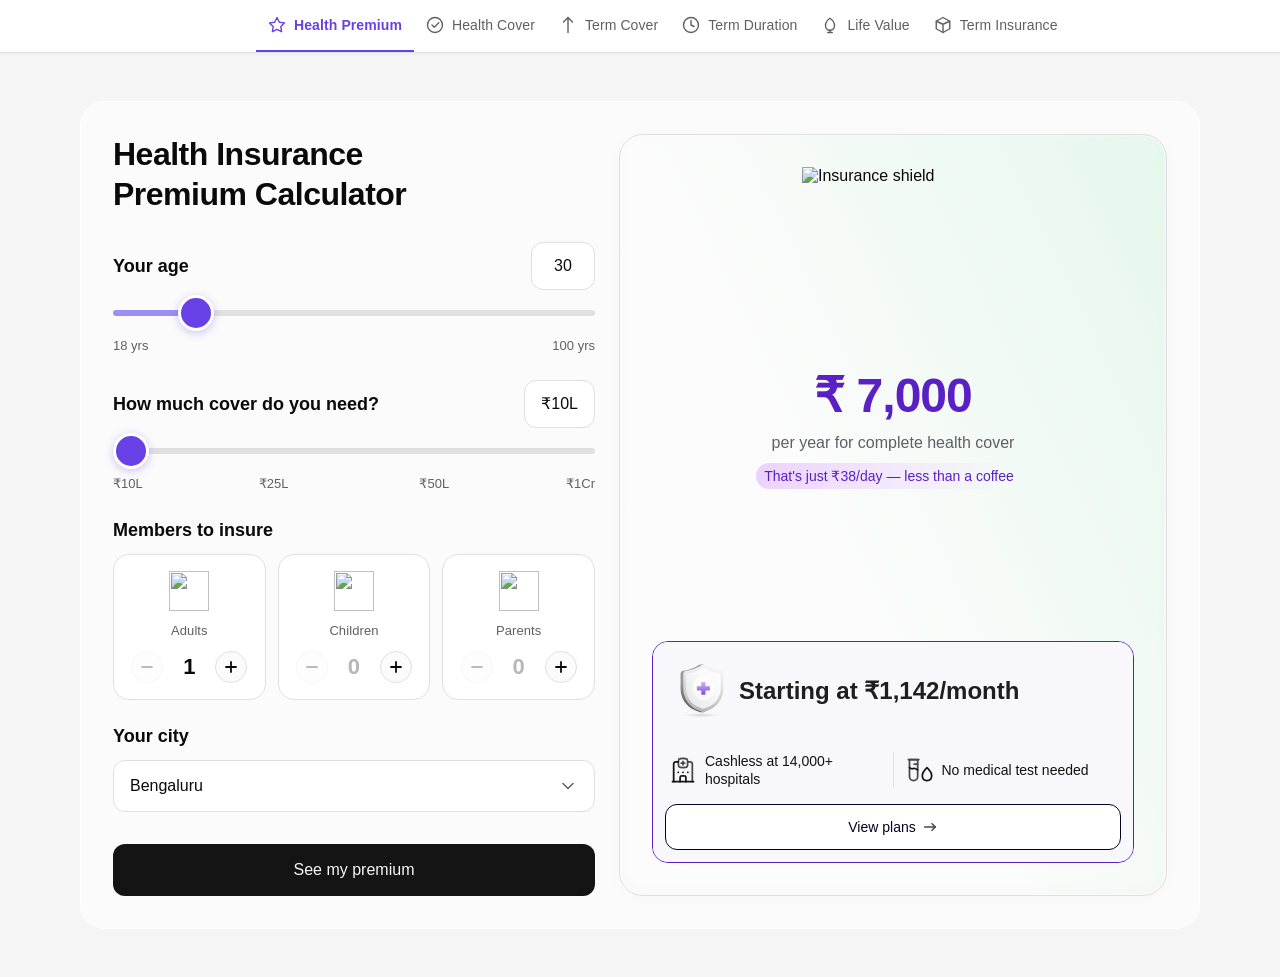
==== commit e0d61f21: "v3: Use real Figma icon files and match plans card to Figma spec exactly - Replace all inline SVGs i" ====
--- a/index.html
+++ b/index.html
@@ -150,32 +150,31 @@
             <div class="premium-display">
               <p class="premium-amount" id="c1-premiumAmount">₹ 13,700</p>
               <p class="premium-subtitle">per year for complete health cover</p>
-              <div class="future-premium" id="c1-futurePremium">
-                <span class="future-premium-label">Wait 5 years and you'd pay</span>
-                <span class="future-premium-value" id="c1-futureValue">₹ 18,200</span>
-                <span class="future-premium-diff" id="c1-futureDiff">+₹4,500/yr</span>
-              </div>
-            </div>
-            <img class="results-divider" src="divider.svg" alt="">
-            <div class="breakdown-list">
-              <div class="breakdown-item">
-                <img class="breakdown-star" src="star.svg" alt="" width="20" height="20">
-                <span class="breakdown-text">Your age adds <strong id="c1-ageImpact">+₹0</strong></span>
-              </div>
-              <div class="breakdown-item">
-                <img class="breakdown-star" src="star.svg" alt="" width="20" height="20">
-                <span class="breakdown-text">Living in your city adds <strong id="c1-cityImpact">+₹0</strong></span>
-              </div>
-              <div class="breakdown-item">
-                <img class="breakdown-star" src="star.svg" alt="" width="20" height="20">
-                <span class="breakdown-text">Extra members add <strong id="c1-familyImpact">+₹0</strong></span>
-              </div>
-            </div>
-          </div>
-          <a class="buy-cta" id="c1-buyCta" href="#" target="_blank" rel="noopener">
-            <span class="buy-cta-text">Looks good?</span>
-            <span class="buy-cta-action">Get this plan <svg width="16" height="16" viewBox="0 0 24 24" fill="none" stroke="currentColor" stroke-width="2.5" stroke-linecap="round" stroke-linejoin="round"><path d="M5 12h14M12 5l7 7-7 7"/></svg></span>
-          </a>
+              <p class="premium-perday" id="c1-perDay">That's just ₹38/day — less than a coffee</p>
+            </div>
+            <div class="plans-block">
+              <div class="plans-block-top">
+                <img class="plans-block-icon-img" src="icons/Health Insurance.svg" alt="" width="66" height="66">
+                <p class="plans-block-text" id="c1-plansText">Starting at ₹1,142/month</p>
+              </div>
+              <div class="plans-trust">
+                <span class="plans-trust-item">
+                  <img src="icons/hospital.svg" alt="" width="28" height="28">
+                  Cashless at 14,000+ hospitals
+                </span>
+                <span class="plans-trust-divider"></span>
+                <span class="plans-trust-item">
+                  <img src="icons/Blood test.svg" alt="" width="28" height="28">
+                  No medical test needed
+                </span>
+              </div>
+              <div class="plans-block-bottom">
+                <a class="plans-block-btn" id="c1-plansBtn" href="https://www.acko.com/health-insurance/buy" target="_blank" rel="noopener">
+                  View plans <img src="icons/arrow right.svg" alt="" width="16" height="16">
+                </a>
+              </div>
+            </div>
+          </div>
         </div>
       </div>
     </div>
@@ -283,33 +282,32 @@
             <div class="premium-display">
               <p class="premium-amount" id="c2-premiumAmount">₹ 13,700</p>
               <p class="premium-subtitle">per year — tailored to your family</p>
-              <div class="future-premium" id="c2-futurePremium">
-                <span class="future-premium-label">Wait 5 years and you'd pay</span>
-                <span class="future-premium-value" id="c2-futureValue">₹ 18,200</span>
-                <span class="future-premium-diff" id="c2-futureDiff">+₹4,500/yr</span>
-              </div>
-            </div>
-            <img class="results-divider" src="divider.svg" alt="">
-            <div class="breakdown-list">
-              <div class="breakdown-item">
-                <img class="breakdown-star" src="star.svg" alt="" width="20" height="20">
-                <span class="breakdown-text">Your age adds <strong id="c2-ageImpact">+₹2,400</strong></span>
-              </div>
-              <div class="breakdown-item">
-                <img class="breakdown-star" src="star.svg" alt="" width="20" height="20">
-                <span class="breakdown-text">Your city tier adds <strong id="c2-cityImpact">+₹1,200</strong></span>
-              </div>
-              <div class="breakdown-item">
-                <img class="breakdown-star" src="star.svg" alt="" width="20" height="20">
-                <span class="breakdown-text">Covering your family adds <strong id="c2-familyImpact">+₹3,100</strong></span>
-              </div>
-            </div>
-
-          </div>
-          <a class="buy-cta" id="c2-buyCta" href="#" target="_blank" rel="noopener">
-            <span class="buy-cta-text">Looks good?</span>
-            <span class="buy-cta-action">Get this plan <svg width="16" height="16" viewBox="0 0 24 24" fill="none" stroke="currentColor" stroke-width="2.5" stroke-linecap="round" stroke-linejoin="round"><path d="M5 12h14M12 5l7 7-7 7"/></svg></span>
-          </a>
+              <p class="premium-perday" id="c2-perDay">That's just ₹38/day — less than a coffee</p>
+            </div>
+            <div class="plans-block">
+              <div class="plans-block-top">
+                <img class="plans-block-icon-img" src="icons/Health Insurance.svg" alt="" width="66" height="66">
+                <p class="plans-block-text" id="c2-plansText">Starting at ₹1,142/month</p>
+              </div>
+              <div class="plans-trust">
+                <span class="plans-trust-item">
+                  <img src="icons/hospital.svg" alt="" width="28" height="28">
+                  Cashless at 14,000+ hospitals
+                </span>
+                <span class="plans-trust-divider"></span>
+                <span class="plans-trust-item">
+                  <img src="icons/Blood test.svg" alt="" width="28" height="28">
+                  No medical test needed
+                </span>
+              </div>
+              <div class="plans-block-bottom">
+                <a class="plans-block-btn" id="c2-plansBtn" href="https://www.acko.com/health-insurance/buy" target="_blank" rel="noopener">
+                  View plans <img src="icons/arrow right.svg" alt="" width="16" height="16">
+                </a>
+              </div>
+            </div>
+
+          </div>
         </div>
       </div>
     </div>
@@ -409,37 +407,32 @@
             <div class="premium-display">
               <p class="premium-amount" id="c3-premiumAmount">₹ 13,700</p>
               <p class="premium-subtitle">per year to protect your family's future</p>
-              <div class="future-premium" id="c3-futurePremium">
-                <span class="future-premium-label">Wait 5 years and you'd pay</span>
-                <span class="future-premium-value" id="c3-futureValue">₹ 18,200</span>
-                <span class="future-premium-diff" id="c3-futureDiff">+₹4,500/yr</span>
-              </div>
-            </div>
-            <img class="results-divider" src="divider.svg" alt="">
-            <div class="breakdown-list">
-              <div class="breakdown-item">
-                <img class="breakdown-star" src="star.svg" alt="" width="20" height="20">
-                <span class="breakdown-text">Your age adds <strong id="c3-ageImpact">+₹2,400</strong></span>
-              </div>
-              <div class="breakdown-item">
-                <img class="breakdown-star" src="star.svg" alt="" width="20" height="20">
-                <span class="breakdown-text">Higher cover adds <strong id="c3-cityImpact">+₹1,200</strong></span>
-              </div>
-              <div class="breakdown-item">
-                <img class="breakdown-star" src="star.svg" alt="" width="20" height="20">
-                <span class="breakdown-text">Protecting dependents adds <strong id="c3-familyImpact">+₹3,100</strong></span>
-              </div>
-              <div class="breakdown-item">
-                <img class="breakdown-star" src="star.svg" alt="" width="20" height="20">
-                <span class="breakdown-text" id="c3-smokerText">Loan cover adds <strong id="c3-smokerImpact">+₹400</strong></span>
-              </div>
-            </div>
-
-          </div>
-          <a class="buy-cta" id="c3-buyCta" href="#" target="_blank" rel="noopener">
-            <span class="buy-cta-text">Looks good?</span>
-            <span class="buy-cta-action">Get this plan <svg width="16" height="16" viewBox="0 0 24 24" fill="none" stroke="currentColor" stroke-width="2.5" stroke-linecap="round" stroke-linejoin="round"><path d="M5 12h14M12 5l7 7-7 7"/></svg></span>
-          </a>
+              <p class="premium-perday" id="c3-perDay">That's just ₹38/day — skip one coffee a month</p>
+            </div>
+            <div class="plans-block">
+              <div class="plans-block-top">
+                <img class="plans-block-icon-img" src="icons/Health Insurance.svg" alt="" width="66" height="66">
+                <p class="plans-block-text" id="c3-plansText">₹1 Cr life cover</p>
+              </div>
+              <div class="plans-trust">
+                <span class="plans-trust-item">
+                  <img src="icons/hospital.svg" alt="" width="28" height="28">
+                  Claim settled in 1 day
+                </span>
+                <span class="plans-trust-divider"></span>
+                <span class="plans-trust-item">
+                  <img src="icons/Blood test.svg" alt="" width="28" height="28">
+                  No agent, no hassle
+                </span>
+              </div>
+              <div class="plans-block-bottom">
+                <a class="plans-block-btn" id="c3-plansBtn" href="https://www.acko.com/term-life-insurance/buy" target="_blank" rel="noopener">
+                  View plans <img src="icons/arrow right.svg" alt="" width="16" height="16">
+                </a>
+              </div>
+            </div>
+
+          </div>
         </div>
       </div>
     </div>
@@ -529,28 +522,32 @@
             <div class="premium-display">
               <p class="premium-amount" id="c4-yearsAmount">25 years</p>
               <p class="premium-subtitle">is how long your family needs protection</p>
-            </div>
-            <img class="results-divider" src="divider.svg" alt="">
-            <div class="breakdown-list breakdown-list-duration">
-              <div class="breakdown-item">
-                <img class="breakdown-star" src="star.svg" alt="" width="20" height="20">
-                <span class="breakdown-text" id="c4-point1">Protects your income until you retire at <strong>55</strong></span>
-              </div>
-              <div class="breakdown-item">
-                <img class="breakdown-star" src="star.svg" alt="" width="20" height="20">
-                <span class="breakdown-text">Keeps your dependents financially secure</span>
-              </div>
-              <div class="breakdown-item">
-                <img class="breakdown-star" src="star.svg" alt="" width="20" height="20">
-                <span class="breakdown-text">Covers all loans and liabilities within the term</span>
-              </div>
-            </div>
-
-          </div>
-          <a class="buy-cta" id="c4-buyCta" href="#" target="_blank" rel="noopener">
-            <span class="buy-cta-text">Looks good?</span>
-            <span class="buy-cta-action">Get this plan <svg width="16" height="16" viewBox="0 0 24 24" fill="none" stroke="currentColor" stroke-width="2.5" stroke-linecap="round" stroke-linejoin="round"><path d="M5 12h14M12 5l7 7-7 7"/></svg></span>
-          </a>
+              <p class="premium-perday" id="c4-perDay">Every year you wait, your premium goes up</p>
+            </div>
+            <div class="plans-block">
+              <div class="plans-block-top">
+                <img class="plans-block-icon-img" src="icons/Health Insurance.svg" alt="" width="66" height="66">
+                <p class="plans-block-text">Plans from ₹500/month</p>
+              </div>
+              <div class="plans-trust">
+                <span class="plans-trust-item">
+                  <img src="icons/hospital.svg" alt="" width="28" height="28">
+                  Claim settled in 1 day
+                </span>
+                <span class="plans-trust-divider"></span>
+                <span class="plans-trust-item">
+                  <img src="icons/Blood test.svg" alt="" width="28" height="28">
+                  No agent, no hassle
+                </span>
+              </div>
+              <div class="plans-block-bottom">
+                <a class="plans-block-btn" id="c4-plansBtn" href="https://www.acko.com/term-life-insurance/buy" target="_blank" rel="noopener">
+                  View plans <img src="icons/arrow right.svg" alt="" width="16" height="16">
+                </a>
+              </div>
+            </div>
+
+          </div>
         </div>
       </div>
     </div>
@@ -618,28 +615,32 @@
             <div class="premium-display">
               <p class="premium-amount" id="c5-hlvAmount">₹ 1,20,00,000</p>
               <p class="premium-subtitle">is what your family stands to lose</p>
-            </div>
-            <img class="results-divider" src="divider.svg" alt="">
-            <div class="breakdown-list">
-              <div class="breakdown-item">
-                <img class="breakdown-star" src="star.svg" alt="" width="20" height="20">
-                <span class="breakdown-text">Earning years left <strong id="c5-yearsLeft">30 yrs</strong></span>
-              </div>
-              <div class="breakdown-item">
-                <img class="breakdown-star" src="star.svg" alt="" width="20" height="20">
-                <span class="breakdown-text">Your family depends on <strong id="c5-netContrib">₹6L/yr</strong></span>
-              </div>
-              <div class="breakdown-item">
-                <img class="breakdown-star" src="star.svg" alt="" width="20" height="20">
-                <span class="breakdown-text">You need at least <strong id="c5-recommended">₹1.2Cr</strong></span>
-              </div>
-            </div>
-
-          </div>
-          <a class="buy-cta" id="c5-buyCta" href="#" target="_blank" rel="noopener">
-            <span class="buy-cta-text">Protect what matters</span>
-            <span class="buy-cta-action">Get covered now <svg width="16" height="16" viewBox="0 0 24 24" fill="none" stroke="currentColor" stroke-width="2.5" stroke-linecap="round" stroke-linejoin="round"><path d="M5 12h14M12 5l7 7-7 7"/></svg></span>
-          </a>
+              <p class="premium-perday" id="c5-perDay">Cover this for as little as ₹500/month</p>
+            </div>
+            <div class="plans-block">
+              <div class="plans-block-top">
+                <img class="plans-block-icon-img" src="icons/Health Insurance.svg" alt="" width="66" height="66">
+                <p class="plans-block-text">Term insurance from ₹500/month</p>
+              </div>
+              <div class="plans-trust">
+                <span class="plans-trust-item">
+                  <img src="icons/hospital.svg" alt="" width="28" height="28">
+                  Claim settled in 1 day
+                </span>
+                <span class="plans-trust-divider"></span>
+                <span class="plans-trust-item">
+                  <img src="icons/Blood test.svg" alt="" width="28" height="28">
+                  No agent, no hassle
+                </span>
+              </div>
+              <div class="plans-block-bottom">
+                <a class="plans-block-btn" id="c5-plansBtn" href="https://www.acko.com/term-life-insurance/buy" target="_blank" rel="noopener">
+                  View plans <img src="icons/arrow right.svg" alt="" width="16" height="16">
+                </a>
+              </div>
+            </div>
+
+          </div>
         </div>
       </div>
     </div>
@@ -713,37 +714,32 @@
             <div class="premium-display">
               <p class="premium-amount" id="c6-premiumAmount">₹ 7,000</p>
               <p class="premium-subtitle">per year to secure your family</p>
-              <div class="future-premium" id="c6-futurePremium">
-                <span class="future-premium-label">Wait 5 years and you'd pay</span>
-                <span class="future-premium-value" id="c6-futureValue">₹ 11,200</span>
-                <span class="future-premium-diff" id="c6-futureDiff">+₹4,200/yr</span>
-              </div>
-            </div>
-            <img class="results-divider" src="divider.svg" alt="">
-            <div class="breakdown-list">
-              <div class="breakdown-item">
-                <img class="breakdown-star" src="star.svg" alt="" width="20" height="20">
-                <span class="breakdown-text">Your age adds <strong id="c6-ageImpact">+₹0</strong></span>
-              </div>
-              <div class="breakdown-item">
-                <img class="breakdown-star" src="star.svg" alt="" width="20" height="20">
-                <span class="breakdown-text">Cover level adds <strong id="c6-coverImpact">+₹0</strong></span>
-              </div>
-              <div class="breakdown-item">
-                <img class="breakdown-star" src="star.svg" alt="" width="20" height="20">
-                <span class="breakdown-text">Longer term adds <strong id="c6-termImpact">+₹0</strong></span>
-              </div>
-              <div class="breakdown-item">
-                <img class="breakdown-star" src="star.svg" alt="" width="20" height="20">
-                <span class="breakdown-text">Just <strong id="c6-affordability">0.7% of income</strong></span>
-              </div>
-            </div>
-
-          </div>
-          <a class="buy-cta" id="c6-buyCta" href="#" target="_blank" rel="noopener">
-            <span class="buy-cta-text">Looks good?</span>
-            <span class="buy-cta-action">Get this plan <svg width="16" height="16" viewBox="0 0 24 24" fill="none" stroke="currentColor" stroke-width="2.5" stroke-linecap="round" stroke-linejoin="round"><path d="M5 12h14M12 5l7 7-7 7"/></svg></span>
-          </a>
+              <p class="premium-perday" id="c6-perDay">That's just ₹19/day — less than a coffee</p>
+            </div>
+            <div class="plans-block">
+              <div class="plans-block-top">
+                <img class="plans-block-icon-img" src="icons/Health Insurance.svg" alt="" width="66" height="66">
+                <p class="plans-block-text" id="c6-plansText">₹1 Cr life cover</p>
+              </div>
+              <div class="plans-trust">
+                <span class="plans-trust-item">
+                  <img src="icons/hospital.svg" alt="" width="28" height="28">
+                  Claim settled in 1 day
+                </span>
+                <span class="plans-trust-divider"></span>
+                <span class="plans-trust-item">
+                  <img src="icons/Blood test.svg" alt="" width="28" height="28">
+                  No agent, no hassle
+                </span>
+              </div>
+              <div class="plans-block-bottom">
+                <a class="plans-block-btn" id="c6-plansBtn" href="https://www.acko.com/term-life-insurance/buy" target="_blank" rel="noopener">
+                  View plans <img src="icons/arrow right.svg" alt="" width="16" height="16">
+                </a>
+              </div>
+            </div>
+
+          </div>
         </div>
       </div>
     </div>
--- a/styles.css
+++ b/styles.css
@@ -807,8 +807,7 @@
   flex: 1;
   display: flex;
   flex-direction: column;
-  align-items: center;
-  justify-content: flex-start;
+  align-items: stretch;
   padding: var(--scale-32);
   border: 1px solid var(--color-border-default);
   border-radius: var(--radius-2xl);
@@ -825,6 +824,7 @@
   flex-direction: column;
   align-items: center;
   width: 100%;
+  flex: 1;
 }
 
 .shield-icon {
@@ -850,16 +850,16 @@
   flex-direction: column;
   align-items: center;
   gap: var(--scale-8);
-  margin-bottom: var(--scale-32);
+  margin-bottom: var(--scale-24);
 }
 
 /* display-md: 48px/56px Bold */
 .premium-amount {
   font-size: 48px;
   font-weight: 700;
-  line-height: 56px;
+  line-height: 54px;
   letter-spacing: -1px;
-  color: var(--color-brand-primary);
+  color: #5920c5;
   font-variant-numeric: tabular-nums;
 }
 
@@ -872,146 +872,133 @@
   text-align: center;
 }
 
-/* Future premium projection */
-.future-premium {
+
+/* Per-day nudge — soft purple gradient pill matching Figma */
+.premium-perday {
+  display: inline-flex;
+  align-items: center;
+  padding: 4px 16px 4px 8px;
+  background: linear-gradient(100deg, #ebd2ff 0%, rgba(235, 210, 255, 0) 90%);
+  border-radius: var(--radius-pill);
+  font-family: var(--font-family);
+  font-size: 14px;
+  font-weight: 500;
+  color: #5920c5;
+  line-height: 18px;
+}
+
+/* Plans CTA Block — matches Figma node 3127:1357 exactly */
+.plans-block {
+  display: flex;
+  flex-direction: column;
+  align-items: flex-start;
+  margin-top: auto;
+  border: 1.5px solid #5920c5;
+  border-radius: 16px;
+  overflow: hidden;
+  width: 100%;
+}
+
+/* Top section: icon + starting price */
+.plans-block-top {
+  display: flex;
+  align-items: center;
+  gap: var(--scale-4);
+  padding: var(--scale-16);
+  background: #f8f7fc;
+  width: 100%;
+}
+
+.plans-block-icon-img {
+  width: 66px;
+  height: 66px;
+  flex-shrink: 0;
+  object-fit: contain;
+}
+
+.plans-block-text {
+  font-family: var(--font-family);
+  font-size: 24px;
+  font-weight: 600;
+  line-height: 30px;
+  color: rgba(0, 0, 0, 0.88);
+  margin: 0;
+}
+
+/* Trust row: hospital icon | divider | blood-test icon */
+.plans-trust {
+  display: flex;
+  align-items: center;
+  padding: var(--scale-12) var(--scale-16);
+  background: #f8f7fc;
+  width: 100%;
+  gap: 0;
+}
+
+.plans-trust-item {
   display: flex;
   align-items: center;
   gap: var(--scale-8);
-  margin-top: var(--scale-12);
-  padding: var(--scale-10) var(--scale-16);
-  background: rgba(239, 68, 68, 0.06);
-  border: 1px solid rgba(239, 68, 68, 0.12);
-  border-radius: var(--radius-pill);
-}
-
-.future-premium-label {
-  font-family: var(--font-family);
-  font-size: 13px;
+  flex: 1;
+  font-family: var(--font-family);
+  font-size: 14px;
   font-weight: 400;
-  color: var(--color-text-secondary);
-}
-
-.future-premium-value {
+  color: #121212;
+  line-height: 18px;
+}
+
+.plans-trust-item img {
+  width: 28px;
+  height: 28px;
+  flex-shrink: 0;
+}
+
+.plans-trust-divider {
+  display: block;
+  width: 1px;
+  align-self: stretch;
+  background: var(--color-border-default);
+  margin: 0 var(--scale-12);
+  flex-shrink: 0;
+}
+
+/* Bottom section: view plans button */
+.plans-block-bottom {
+  background: #f8f7fc;
+  padding: 4px var(--scale-12) var(--scale-12);
+  width: 100%;
+}
+
+.plans-block-btn {
+  display: flex;
+  align-items: center;
+  justify-content: center;
+  gap: 6px;
+  width: 100%;
+  padding: var(--scale-12) var(--scale-16);
+  background: #fff;
+  border: 1px solid #040222;
+  border-radius: var(--radius-md);
+  color: #040222;
   font-family: var(--font-family);
   font-size: 14px;
-  font-weight: 700;
-  color: var(--color-text-primary);
-}
-
-.future-premium-diff {
-  font-family: var(--font-family);
-  font-size: 12px;
-  font-weight: 600;
-  color: #EF4444;
-}
-
-.results-divider {
-  display: block;
-  width: 100%;
-  max-width: 344px;
-  height: auto;
-  margin-bottom: var(--scale-32);
-}
-
-.breakdown-list {
-  display: flex;
-  flex-direction: column;
-  gap: var(--scale-16);
-  align-self: center;
-}
-
-.breakdown-list-duration {
-  gap: var(--scale-20);
-}
-
-.breakdown-item {
-  display: flex;
-  align-items: flex-start;
-  gap: var(--scale-10);
-}
-
-.breakdown-star {
+  font-weight: 500;
+  line-height: 20px;
+  text-decoration: none;
+  transition: background 0.15s ease, box-shadow 0.15s ease;
+}
+
+.plans-block-btn:hover {
+  background: var(--grey-100);
+  box-shadow: 0 2px 8px rgba(0, 0, 0, 0.1);
+}
+
+.plans-block-btn img {
+  width: 16px;
+  height: 16px;
   flex-shrink: 0;
-  width: 20px;
-  height: 20px;
-  margin-top: 2px;
-  object-fit: contain;
-}
-
-/* body-md: 16px/24px Regular */
-.breakdown-text {
-  font-size: 16px;
-  font-weight: 400;
-  line-height: 24px;
-  color: var(--color-text-primary);
-}
-
-.breakdown-text strong {
-  font-weight: 600;
-  display: inline-block;
-  transition: opacity 0.18s ease;
-}
-
-.breakdown-text strong.value-updating {
-  opacity: 0.15;
-}
-
-/* ==========================================
-   Buy CTA — Bottom Link
-   ========================================== */
-
-.buy-cta {
-  display: flex;
-  align-items: center;
-  justify-content: space-between;
-  width: 100%;
-  margin-top: auto;
-  padding: var(--scale-16) 0 0;
-  border-top: 1px dashed var(--color-border-default);
-  text-decoration: none;
-  cursor: pointer;
-  margin-top: auto;
-  padding-top: var(--scale-20);
-}
-
-.buy-cta-text {
-  font-family: var(--font-family);
-  font-size: 13px;
-  font-weight: 400;
-  color: var(--color-text-secondary);
-  line-height: 20px;
-}
-
-.buy-cta-action {
-  display: inline-flex;
-  align-items: center;
-  gap: 6px;
-  padding: 8px 16px;
-  background: var(--purple-50);
-  border: 1.5px solid var(--purple-200);
-  border-radius: var(--radius-pill);
-  font-family: var(--font-family);
-  font-size: 13px;
-  font-weight: 600;
-  color: var(--color-brand-primary);
-  transition: all 0.2s ease;
-  white-space: nowrap;
-}
-
-.buy-cta:hover .buy-cta-action {
-  background: var(--purple-100);
-  border-color: var(--color-brand-mid);
-  box-shadow: 0 2px 8px rgba(104, 65, 230, 0.15);
-}
-
-.buy-cta-action svg {
-  flex-shrink: 0;
-  transition: transform 0.2s ease;
-}
-
-.buy-cta:hover .buy-cta-action svg {
-  transform: translateX(3px);
-}
+}
+
 
 /* ==========================================
    Responsive — Tablet (≤900px)
@@ -1086,16 +1073,21 @@
   }
 
   .calculator-section {
-    padding: var(--scale-16) var(--scale-12);
+    padding: var(--scale-12) var(--scale-8);
   }
 
   .calculator-container {
-    padding: var(--scale-16);
+    padding: var(--scale-12);
+    gap: var(--scale-12);
+  }
+
+  .input-panel {
     gap: var(--scale-16);
-  }
-
-  .input-panel {
-    gap: var(--scale-20);
+    padding-bottom: 68px;
+  }
+
+  .slider-group {
+    gap: var(--scale-4);
   }
 
   .toggle-buttons {
@@ -1107,23 +1099,15 @@
   }
 
   .calculator-title {
-    font-size: 24px;
-    line-height: 32px;
+    font-size: 22px;
+    line-height: 28px;
+    margin-bottom: 0;
   }
 
   .premium-amount {
     font-size: 32px;
     line-height: 40px;
     letter-spacing: -0.5px;
-  }
-
-  .breakdown-text {
-    font-size: 14px;
-    line-height: 20px;
-  }
-
-  .results-divider {
-    max-width: 100%;
   }
 
   .slider-label {
@@ -1150,6 +1134,48 @@
     font-size: 14px;
   }
 
+  .member-stepper-group {
+    grid-template-columns: 1fr;
+    gap: 0;
+    border: 1.5px solid var(--color-border-default);
+    border-radius: var(--radius-md);
+    overflow: hidden;
+  }
+
+  .member-stepper {
+    flex-direction: row;
+    justify-content: space-between;
+    padding: var(--scale-12) var(--scale-16);
+    gap: 0;
+    border: none;
+    border-radius: 0;
+    border-bottom: 1px solid var(--color-border-default);
+  }
+
+  .member-stepper:last-child {
+    border-bottom: none;
+  }
+
+  .member-stepper:not(:first-child):has(.stepper-value:not([data-zero="true"])) {
+    border-color: var(--color-border-default);
+    box-shadow: none;
+  }
+
+  .member-stepper-icon {
+    display: none;
+  }
+
+  .member-stepper-label {
+    font-size: 14px;
+    font-weight: 500;
+    color: var(--color-text-primary);
+  }
+
+  .stepper-value {
+    font-size: 18px;
+    min-width: 22px;
+  }
+
   .stepper-btn {
     width: 28px;
     height: 28px;
@@ -1160,27 +1186,8 @@
     height: 13px;
   }
 
-  .stepper-value {
-    font-size: 18px;
-    min-width: 22px;
-  }
-
   .member-stepper-controls {
     gap: var(--scale-8);
-  }
-
-  .member-stepper {
-    padding: var(--scale-12) var(--scale-8);
-    gap: var(--scale-8);
-  }
-
-  .member-stepper-icon {
-    width: 32px;
-    height: 32px;
-  }
-
-  .member-stepper-label {
-    font-size: 11px;
   }
 
   .multi-btn {
@@ -1217,62 +1224,84 @@
   }
 
   .cta-button {
-    height: 48px;
+    position: fixed;
+    bottom: 0;
+    left: 0;
+    right: 0;
+    z-index: 100;
+    height: 52px;
     font-size: 15px;
+    border-radius: 0;
+    box-shadow: 0 -2px 12px rgba(0, 0, 0, 0.1);
   }
 
   .premium-subtitle {
     font-size: 14px;
   }
 
-  .future-premium {
-    flex-wrap: wrap;
-    justify-content: center;
-    padding: var(--scale-8) var(--scale-12);
-    gap: var(--scale-4);
-  }
-
-  .future-premium-label {
+
+  .shield-icon,
+  .shield-icon-large {
+    display: none;
+  }
+
+  .results-panel {
+    padding: var(--scale-24) var(--scale-16);
+  }
+
+  .premium-display {
+    margin-bottom: var(--scale-16);
+  }
+
+  .plans-block {
+    margin-top: var(--scale-20);
+  }
+
+  .plans-block-top {
+    padding: var(--scale-12);
+    gap: var(--scale-8);
+  }
+
+  .plans-block-icon-img {
+    width: 48px;
+    height: 48px;
+  }
+
+  .plans-block-text {
+    font-size: 18px;
+    line-height: 24px;
+  }
+
+  .plans-trust {
+    padding: var(--scale-10) var(--scale-12);
+  }
+
+  .plans-trust-item {
     font-size: 12px;
-  }
-
-  .future-premium-value {
+    line-height: 16px;
+  }
+
+  .plans-trust-item img {
+    width: 22px;
+    height: 22px;
+  }
+
+  .plans-trust-divider {
+    margin: 0 var(--scale-8);
+  }
+
+  .plans-block-bottom {
+    padding: 4px var(--scale-10) var(--scale-10);
+  }
+
+  .plans-block-btn {
+    padding: 11px var(--scale-12);
     font-size: 13px;
   }
 
-  .future-premium-diff {
-    font-size: 11px;
-  }
-
-  .shield-icon img {
-    width: 140px;
-    height: 140px;
-  }
-
-  .shield-icon-large img {
-    width: 150px;
-    height: 150px;
-  }
-
-  .premium-display {
-    margin-bottom: var(--scale-24);
-  }
-
-  .results-divider {
-    margin-bottom: var(--scale-24);
-  }
-
-  .buy-cta {
-    padding-top: var(--scale-16);
-    margin-top: var(--scale-20);
-  }
-
-  .buy-cta-text {
-    font-size: 12px;
-  }
-
-  .buy-cta-action {
-    font-size: 12px;
-    padding: 7px 14px;
-  }
-}
+  .premium-perday {
+    font-size: 13px;
+    text-align: center;
+  }
+
+}
